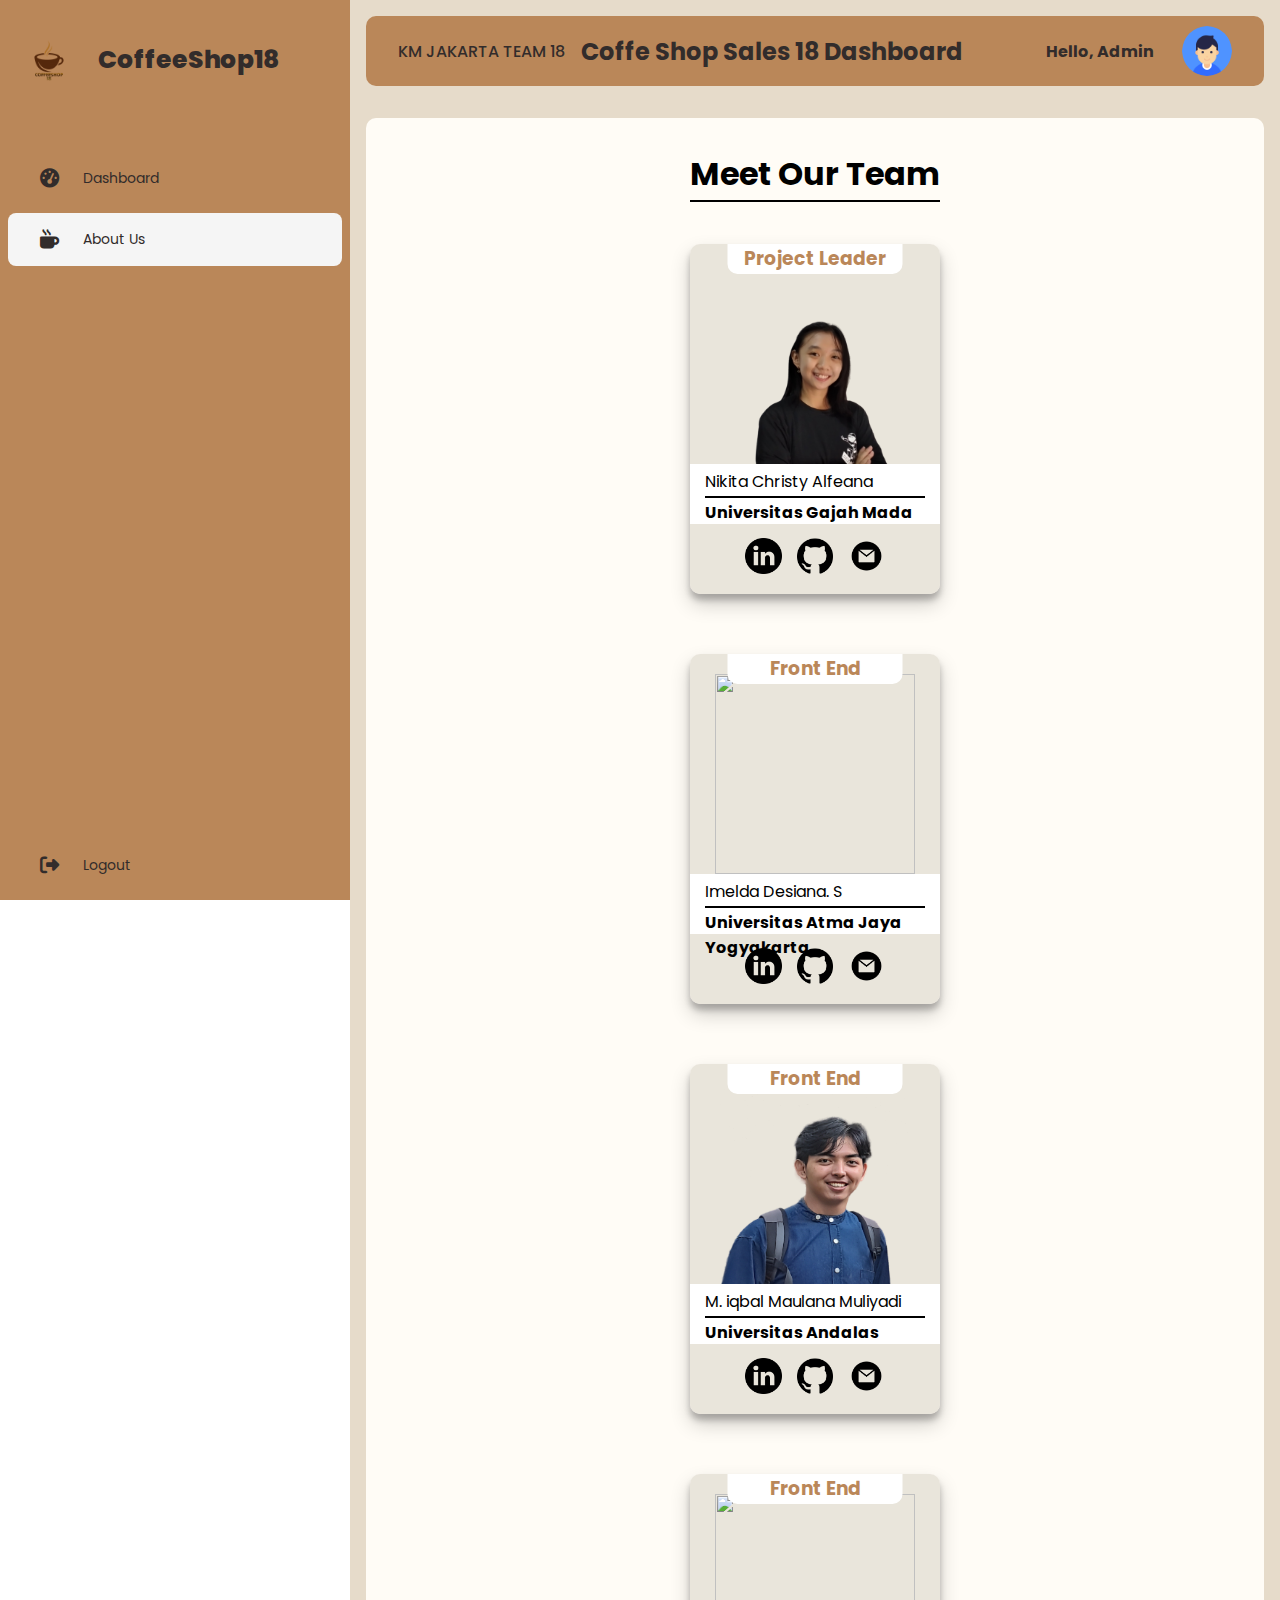
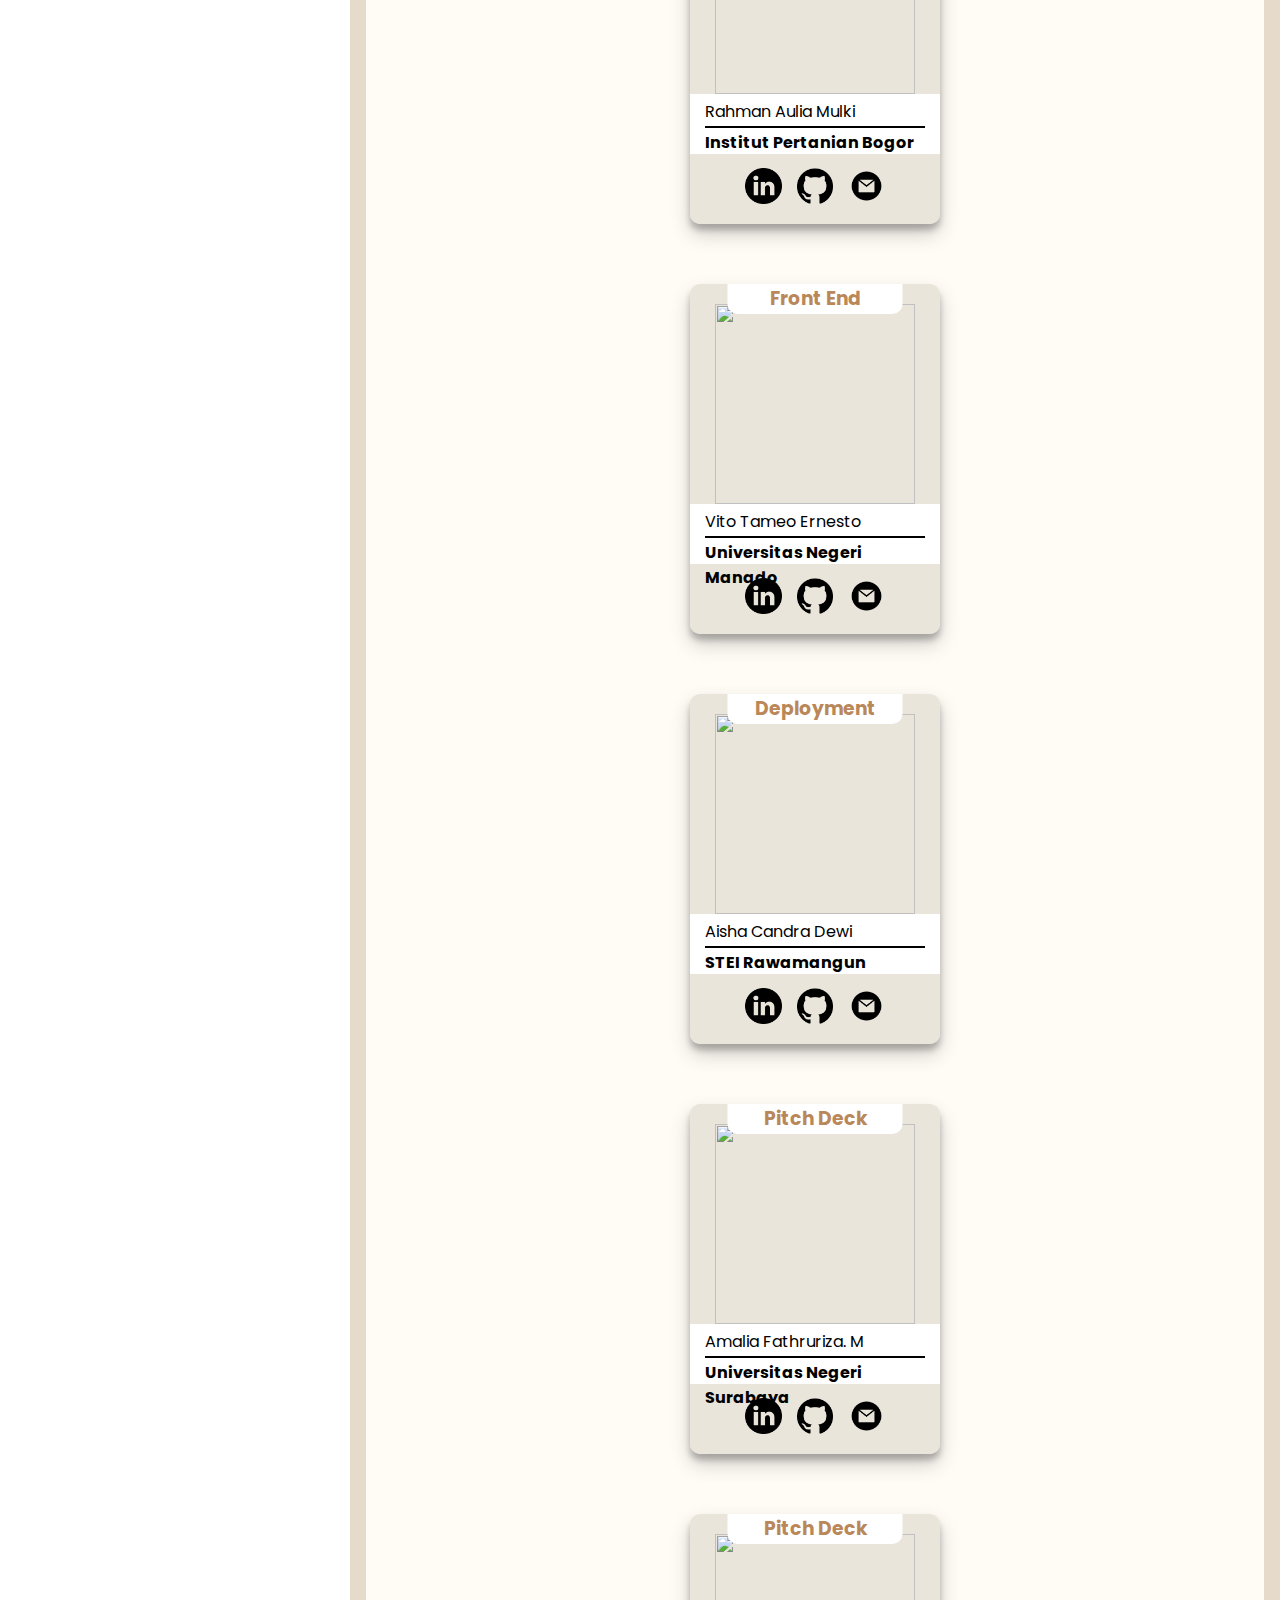
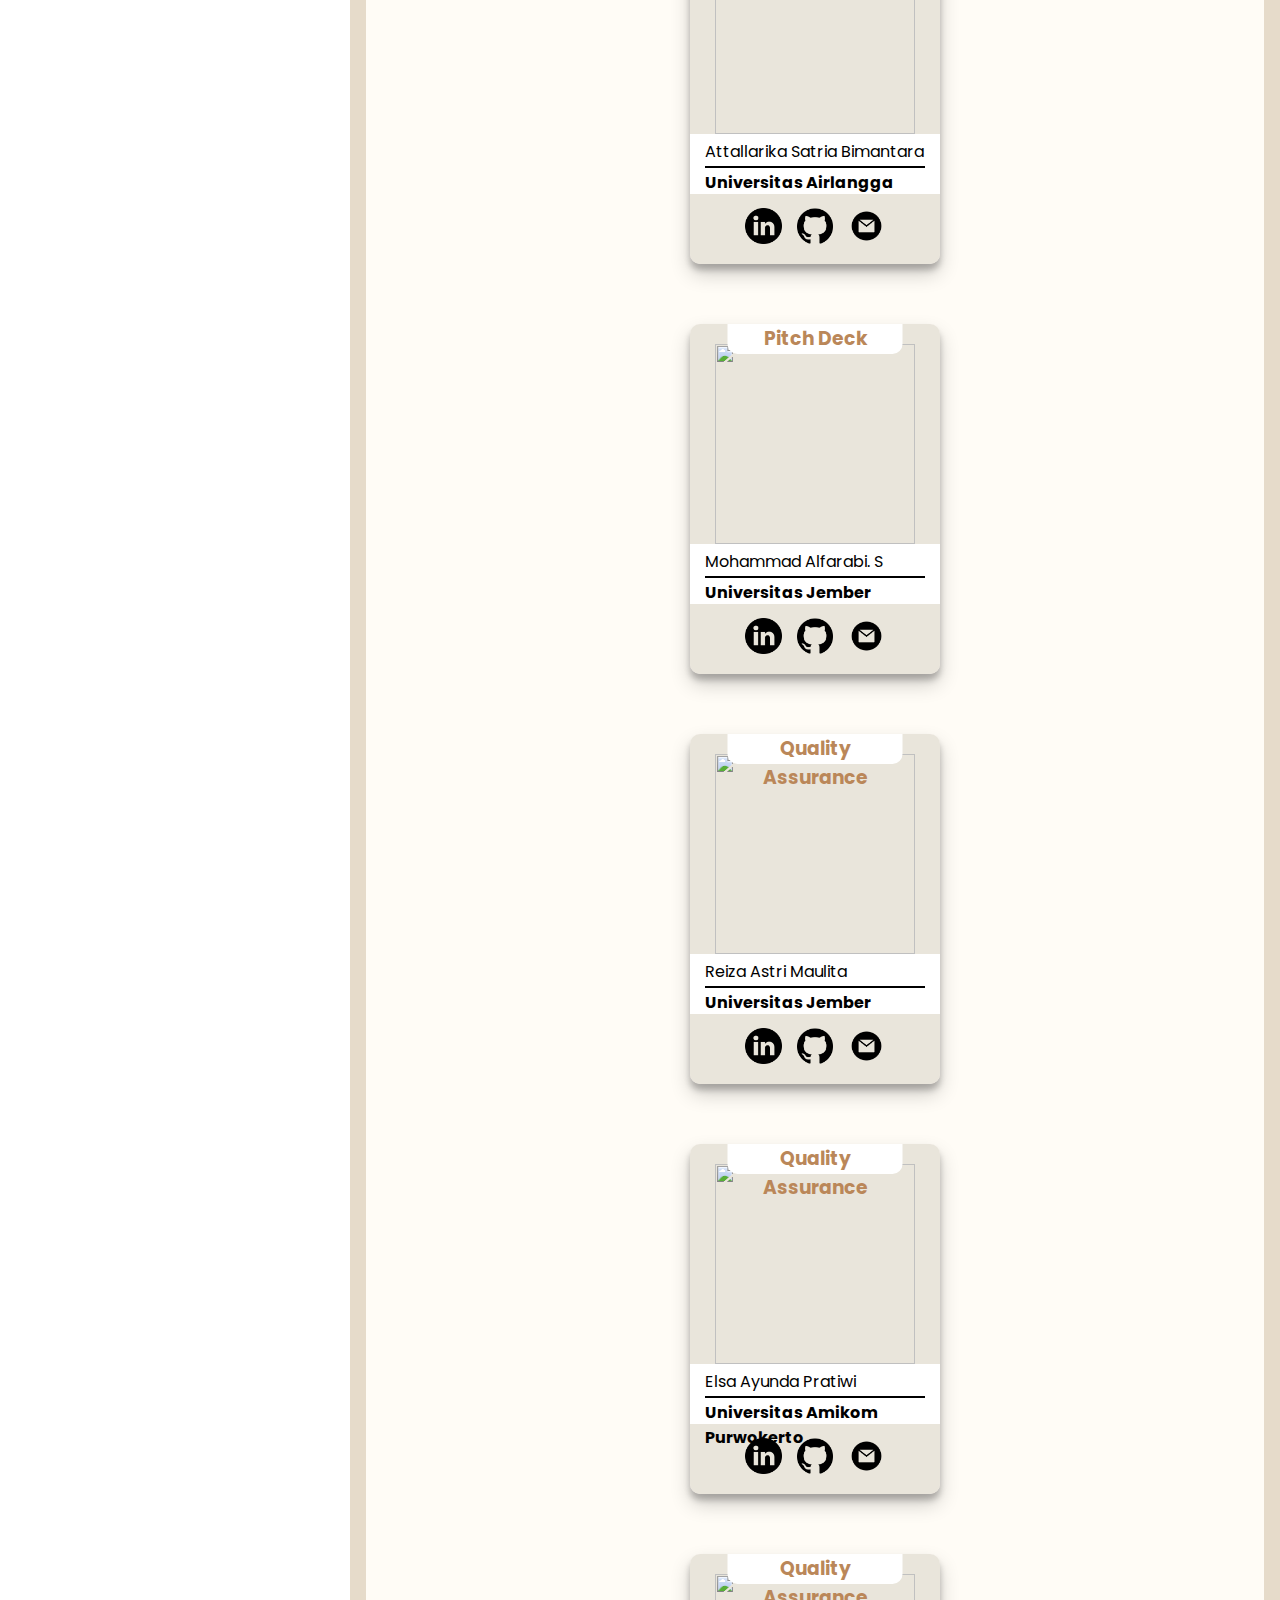
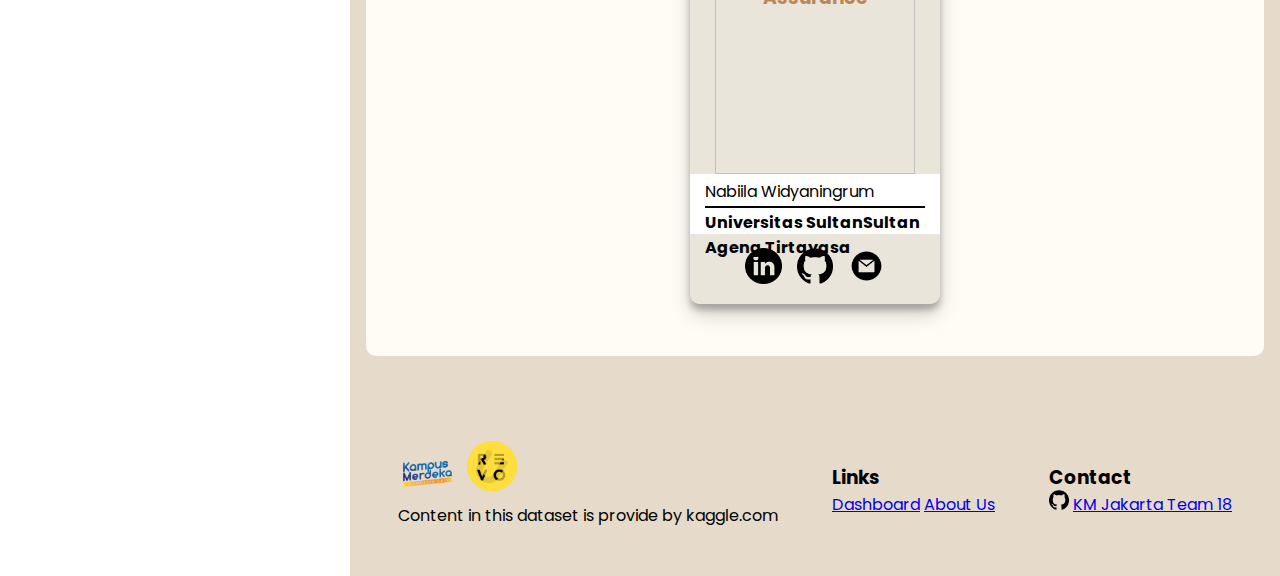
==== about-us.html @ 368f670f "dikit lagi" ====
<!DOCTYPE html>
<html lang="en">
  <head>
    <meta charset="UTF-8" />
    <meta name="viewport" content="width=device-width, initial-scale=1.0" />
    <title>Dashboard Coffe Shop Sales 18</title>
    <link rel="stylesheet" href="/assets/css/style.css" />
    <link
      rel="stylesheet"
      href="https://cdnjs.cloudflare.com/ajax/libs/font-awesome/6.4.0/css/all.min.css"
    />
    <link
      rel="stylesheet"
      href="https://cdn.datatables.net/2.0.7/css/dataTables.dataTables.css"
    />
    <link
      rel="stylesheet"
      href="https://cdn.datatables.net/2.0.7/css/responsive.dataTables.min.css"
    />
    <meta name="viewport" content="width=device-width, initial-scale=1.0" />
  </head>
  <body>
    <div class="sidebar" id="sidebar">
      <div class="logo">
        <div class="logo-content">
          <img src="assets/img/coffeeshop2.png" class="logo1" />
          <span>CoffeeShop18</span>
        </div>
      </div>
      <ul class="menu">
        <li>
          <a href="index.html">
            <i class="fas fa-tachometer-alt"></i>
            <span>Dashboard</span>
          </a>
        </li>
        <li class="active">
          <a href="about-us.html">
            <i class="fas fa-mug-hot"></i>
            <span>About Us</span>
          </a>
        </li>
        <li class="logout">
          <a href="login.html">
            <i class="fas fa-sign-out-alt"></i>
            <span>Logout</span>
          </a>
        </li>
      </ul>
    </div>

    <div class="main">
      <div class="header">
        <div class="header_title">
          <span>KM JAKARTA TEAM 18</span>
          <h2>Coffe Shop Sales 18 Dashboard</h2>
        </div>
        <div class="user">
          <div class="hello-admin">
            <h4>Hello, Admin</h4>
          </div>
          <img src="assets/img/user.png" alt="" />
        </div>
      </div>

      <!-- About-Us-card-content -->
      <div class="card_container">
        <section id="team-card">
          <div class="heading">
            <div class="name-team">
              <h1>Meet Our Team</h1>
            </div>
            <div class="line-1"></div>
          </div>
          <div class="card">
            <div class="box">
              <div class="top-card">
                <div class="role">
                  <h3>Project Leader</h3>
                </div>
              </div>
              <div class="description">
                <img src="assets/img/Nikita.png" alt=""/>
                <div class="desc-box">
                  <div class="name">Nikita Christy Alfeana</div>
                  <div class="line-2"></div>
                  <b class="university">Universitas Gajah Mada</b>
                </div>
              </div>
              <div class="socmed">
                <img src="assets/img/linkedin.png" class="linkedin-logo" alt=""/>
                <img src="assets/img/github.png" class="github-logo" alt=""/>
                <img src="assets/img/email.png" class="gmail-logo" alt=""/>
              </div>
            </div>
          </div>
          <div class="card">
            <div class="box">
              <div class="top-card">
                <div class="role">
                  <h3>Front End</h3>
                </div>
              </div>
              <div class="description">
                <img src="assets/img/imel.png" alt=""/>
                <div class="desc-box">
                  <div class="name">Imelda Desiana. S</div>
                  <div class="line-2"></div>
                  <b class="university">Universitas Atma Jaya Yogyakarta</b>
                </div>
              </div>
              <div class="socmed">
                <img src="assets/img/linkedin.png" class="linkedin-logo" alt=""/>
                <img src="assets/img/github.png" class="github-logo" alt=""/>
                <img src="assets/img/email.png" class="gmail-logo" alt=""/>
              </div>
            </div>
          </div>
          <div class="card">
            <div class="box">
              <div class="top-card">
                <div class="role">
                  <h3>Front End</h3>
                </div>
              </div>
              <div class="description">
                <img src="assets/img/iqbal.png" alt=""/>
                <div class="desc-box">
                  <div class="name">M. iqbal Maulana Muliyadi</div>
                  <div class="line-2"></div>
                  <b class="university">Universitas Andalas</b>
                </div>
              </div>
              <div class="socmed">
                <img src="assets/img/linkedin.png" class="linkedin-logo" alt=""/>
                <img src="assets/img/github.png" class="github-logo" alt=""/>
                <img src="assets/img/email.png" class="gmail-logo" alt=""/>
              </div>
            </div>
          </div>
          <div class="card">
            <div class="box">
              <div class="top-card">
                <div class="role">
                  <h3>Front End</h3>
                </div>
              </div>
              <div class="description">
                <img src="assets/img/rahman.png" alt=""/>
                <div class="desc-box">
                  <div class="name">Rahman Aulia Mulki</div>
                  <div class="line-2"></div>
                  <b class="university">Institut Pertanian Bogor</b>
                </div>
              </div>
              <div class="socmed">
                <img src="assets/img/linkedin.png" class="linkedin-logo" alt=""/>
                <img src="assets/img/github.png" class="github-logo" alt=""/>
                <img src="assets/img/email.png" class="gmail-logo" alt=""/>
              </div>
            </div>
          </div>
          <div class="card">
            <div class="box">
              <div class="top-card">
                <div class="role">
                  <h3>Front End</h3>
                </div>
              </div>
              <div class="description">
                <img src="assets/img/vito.png" alt=""/>
                <div class="desc-box">
                  <div class="name">Vito Tameo Ernesto</div>
                  <div class="line-2"></div>
                  <b class="university">Universitas Negeri Manado</b>
                </div>
              </div>
              <div class="socmed">
                <img src="assets/img/linkedin.png" class="linkedin-logo" alt=""/>
                <img src="assets/img/github.png" class="github-logo" alt=""/>
                <img src="assets/img/email.png" class="gmail-logo" alt=""/>
              </div>
            </div>
          </div>
          <div class="card">
            <div class="box">
              <div class="top-card">
                <div class="role">
                  <h3>Deployment</h3>
                </div>
              </div>
              <div class="description">
                <img src="assets/img/icha.png" alt=""/>
                <div class="desc-box">
                  <div class="name">Aisha Candra Dewi</div>
                  <div class="line-2"></div>
                  <b class="university">STEI Rawamangun</b>
                </div>
              </div>
              <div class="socmed">
                <img src="assets/img/linkedin.png" class="linkedin-logo" alt=""/>
                <img src="assets/img/github.png" class="github-logo" alt=""/>
                <img src="assets/img/email.png" class="gmail-logo" alt=""/>
              </div>
            </div>
          </div>
          <div class="card">
            <div class="box">
              <div class="top-card">
                <div class="role">
                  <h3>Pitch Deck</h3>
                </div>
              </div>
              <div class="description">
                <img src="assets/img/amalia.png" alt=""/>
                <div class="desc-box">
                  <div class="name">Amalia Fathruriza. M</div>
                  <div class="line-2"></div>
                  <b class="university">Universitas Negeri Surabaya </b>
                </div>
              </div>
              <div class="socmed">
                <img src="assets/img/linkedin.png" class="linkedin-logo" alt=""/>
                <img src="assets/img/github.png" class="github-logo" alt=""/>
                <img src="assets/img/email.png" class="gmail-logo" alt=""/>
              </div>
            </div>
          </div>
          <div class="card">
            <div class="box">
              <div class="top-card">
                <div class="role">
                  <h3>Pitch Deck</h3>
                </div>
              </div>
              <div class="description">
                <img src="assets/img/bima.png" alt=""/>
                <div class="desc-box">
                  <div class="name">Attallarika Satria Bimantara</div>
                  <div class="line-2"></div>
                  <b class="university">Universitas Airlangga</b>
                </div>
              </div>
              <div class="socmed">
                <img src="assets/img/linkedin.png" class="linkedin-logo" alt=""/>
                <img src="assets/img/github.png" class="github-logo" alt=""/>
                <img src="assets/img/email.png" class="gmail-logo" alt=""/>
              </div>
            </div>
          </div>
          <div class="card">
            <div class="box">
              <div class="top-card">
                <div class="role">
                  <h3>Pitch Deck</h3>
                </div>
              </div>
              <div class="description">
                <img src="assets/img/abi.png" alt=""/>
                <div class="desc-box">
                  <div class="name">Mohammad Alfarabi. S</div>
                  <div class="line-2"></div>
                  <b class="university">Universitas Jember</b>
                </div>
              </div>
              <div class="socmed">
                <img src="assets/img/linkedin.png" class="linkedin-logo" alt=""/>
                <img src="assets/img/github.png" class="github-logo" alt=""/>
                <img src="assets/img/email.png" class="gmail-logo" alt=""/>
              </div>
            </div>
          </div>
          <div class="card">
            <div class="box">
              <div class="top-card">
                <div class="role">
                  <h3>Quality Assurance</h3>
                </div>
              </div>
              <div class="description">
                <img src="assets/img/reiza.png" alt=""/>
                <div class="desc-box">
                  <div class="name">Reiza Astri Maulita</div>
                  <div class="line-2"></div>
                  <b class="university">Universitas Jember</b>
                </div>
              </div>
              <div class="socmed">
                <img src="assets/img/linkedin.png" class="linkedin-logo" alt=""/>
                <img src="assets/img/github.png" class="github-logo" alt=""/>
                <img src="assets/img/email.png" class="gmail-logo" alt=""/>
              </div>
            </div>
          </div>
          <div class="card">
            <div class="box">
              <div class="top-card">
                <div class="role">
                  <h3>Quality Assurance</h3>
                </div>
              </div>
              <div class="description">
                <img src="assets/img/elsa.png" alt=""/>
                <div class="desc-box">
                  <div class="name">Elsa Ayunda Pratiwi</div>
                  <div class="line-2"></div>
                  <b class="university">Universitas Amikom Purwokerto</b>
                </div>
              </div>
              <div class="socmed">
                <img src="assets/img/linkedin.png" class="linkedin-logo" alt=""/>
                <img src="assets/img/github.png" class="github-logo" alt=""/>
                <img src="assets/img/email.png" class="gmail-logo" alt=""/>
              </div>
            </div>
          </div>
          <div class="card">
            <div class="box">
              <div class="top-card">
                <div class="role">
                  <h3>Quality Assurance</h3>
                </div>
              </div>
              <div class="description">
                <img src="assets/img/widy.png" alt=""/>
                <div class="desc-box">
                  <div class="name">Nabiila Widyaningrum</div>
                  <div class="line-2"></div>
                  <b class="university">Universitas SultanSultan Ageng Tirtayasa</b>
                </div>
              </div>
              <div class="socmed">
                <img src="assets/img/linkedin.png" class="linkedin-logo" alt=""/>
                <img src="assets/img/github.png" class="github-logo" alt=""/>
                <img src="assets/img/email.png" class="gmail-logo" alt=""/>
              </div>
            </div>
          </div>
        </section>
      </div>

      <!-- Footer -->
      <footer>
        <div class="footer_container">
          <div class="footer_content">
            <div class="company" id="company">
              <img
                class="logo"
                src="assets/img/km-logo.png"
                alt="logo kampus merdeka"
              />
              <img
                class="logo"
                src="assets/img/revou-logo.png"
                alt="logo revou"
              />
              <p>Content in this dataset is provide by kaggle.com</p>
            </div>
            <div class="footer_link" id="footer_link">
              <h3>Links</h3>
              <div class="links">
                <a href="index.html">Dashboard</a>
                <a href="about-us.html">About Us</a>
              </div>
            </div>
            <div class="col" id="contact">
              <h3>Contact</h3>
              <div class="contact-details">
                <img
                  class="logo"
                  src="assets/img/github.png"
                  alt="logo github"
                />
                <a
                  target="_blank"
                  href="https://github.com/Kampus-Merdeka-Software-Engineering/km-feb24-jakarta-18/"
                  >KM Jakarta Team 18</a
                >
              </div>
            </div>
          </div>
        </div>
      </footer>
    </div>
  </body>
</html>
---- assets/css/style.css ----
@import url('https://fonts.googleapis.com/css2?family=Poppins:wght@100;200;300;400;500;600;700;800;900&display=swap');

* {
    margin: 0;
    padding: 0;
    border: none;
    outline: none;
    box-sizing: border-box;
    font-family: 'Poppins', Helvetica, sans-serif;
}

body {
    display: flex;
    min-height: 100vh;
    /* overflow-x: hidden; */
}

/* Sidebar styles */
.sidebar {
    position: fixed;
    top: 0;
    left: 0;
    bottom: 0;
    width: 110px;
    /* height: 100vh; */
    padding: 1.7rem 0;
    background: rgb(186, 135, 89);
    overflow: hidden;
    transition: width 0.5s;
    z-index: 1000;
}
.sidebar:hover {
    width: 350px;
    transition: width 0.5s linear;
}
.logo {
    list-style: none;
    padding: 0;
    margin-top: -1rem;
}
.logo-content {
    padding: 1rem;
    margin: 8px 8px;
    border-radius: 8px;
    transition: all 0.5s ease-in-out;
    color: rgb(50, 44, 43);
    font-size: 25px;
    font-weight: 800;
    text-decoration: none;
    text-align: center;
    display: flex;
    align-items: center;
    gap: 1.5rem;
}

.logo1{
    max-width: 50px;

}
.logo-content span{
    opacity: 0;
    transition: opacity 0.5s;
}
.sidebar:hover .logo span {
    opacity: 1;
}
.menu {
    list-style: none;
    padding: 0;
    margin-top: 3.2rem;
}
.menu li {
    padding: 1rem 2rem;
    margin: 8px 8px;
    border-radius: 8px;
    transition: all 0.5s ease-in-out;
}
.menu li:hover,
.logout li:hover,
.menu li.active {
    background-color: whitesmoke;
}
.menu a {
    color: rgb(50, 44, 43);
    font-size: 14px;
    text-decoration: none;
    display: flex;
    align-items: center;
    gap: 1.5rem;
}
.menu a span {
    opacity: 0;
    transition: opacity 0.5s;
}
.sidebar:hover .menu a span {
    opacity: 1;
}
.menu a i {
    font-size: 1.2rem;
}
.logout {
    position: absolute;
    bottom: 0;
    left: 0;
    width: 100%;
    padding: 1rem 2rem;
}
.logout a {
    display: flex;
    align-items: center;
    gap: 1.5rem;
}
.logout a span {
    opacity: 0;
    transition: opacity 0.5s;
}

.sidebar:hover .logout a span {
    opacity: 1;
}

/* Main content styles */
.main {
    margin-left: 110px;
    padding: 1rem;
    width: calc(100% - 110px);
    background-color: rgb(230, 219, 202);
    transition: margin-left 0.5s, width 0.5s;
}
.sidebar:hover ~ .main {
    margin-left: 350px;
    width: calc(100% - 350px);
}
.header {
    display: flex;
    justify-content: space-between;
    align-items: center;
    flex-wrap: wrap;
    background: rgb(186, 135, 89);
    border-radius: 10px;
    box-shadow: 10px gray;
    padding: 10px 2rem;
    /* margin-bottom: 1rem; */
}
.header img {
    width: 50px;
    height: 50px;
    cursor: pointer;
    border-radius: 50%;
}
.header_title {
    color: rgb(50, 44, 43);
    font-weight:500;
    display: flex;
    align-items: center;
    gap: 1rem;
}

.km-logo{
    border-radius: 0;
}
.user {
    display: flex;
    align-items: center;
    gap: 1rem;
}
.hello-admin {
    color: rgb(50, 44, 43);
    display: flex;
    align-items: center;
    gap: 10px;
    padding: 4px 12px;
}
.filter-container {
    border-radius: 10px;
    background-color: rgb(230, 219, 202);
    display: flex;
    align-items: center;
    padding: 0 0 1.2rem 1.2rem;
    gap: 2rem;
    margin-left: 27px;
}
.filter-dropdown {
    padding: 1.2rem;
    width: 290px;
    height: 80px;
    display: flex;
    flex-direction: column;
    justify-content: space-between;
}

.filter-dropdown label {
    color: #322c2b;
    font-size: 14px;
    margin-bottom: 5px;
}

.filter-dropdown select {
    padding: 10px;
    font-size: 14px;
    color: #322c2b;
    background-color: white;
    border: 1px solid #623f20;
    border-radius: 5px;
    outline: none;
}

.filter-dropdown option {
    color:#322c2b;
    background-color: white;
}

/* Dropdown hover and focus effects */
.filter-dropdown select:hover {
    border-color:  #fc7f7f; 
}

.filter-dropdown select:focus {
    border-color:#ffa1a1; 
    box-shadow: 0 0 5px #ffa1a1; 
}

.scorecard_container {
    background-color: rgb(255, 252, 246);
    padding: 2rem;
    border-radius: 10px;
    margin-top: 2rem;
    height: 500px;
}
.scorecard_content {
    display: flex;
    flex-wrap: wrap;
    align-items: center;
    justify-content: center;
    gap: 2rem;
}
.scorecard_title {
    color: rgb(50, 44, 43);
    padding-bottom: 10px;
    font-size: 20px;
}
.scorecard {
    background-color: rgb(230, 219, 202);
    border-radius: 10px;
    padding: 1.2rem;
    width: 290px;
    height: 110px;
    display: flex;
    flex-direction: column;
    justify-content: space-between;
    transition: all 0.5s ease-in-out;
}
.scorecard:hover {
    transform: translateY(-5px);
}
.scorecard_header {
    display: flex;
    justify-content: space-between;
    align-items: center;
    margin-bottom: 20px;
}
.amount {
    display: flex;
    flex-direction: column;
}
.title {
    font-size: 14px;
    font-weight: 500;
}
.amount_value {
    font-size: 28px;
    font-family: Arial, Helvetica, sans-serif;
    font-weight: 600;
}
.icon {
    color: #f7f7f7;
    padding: 1rem;
    height: 60px;
    width: 60px;
    text-align: center;
    border-radius: 50%;
    font-size: 1.5rem;
    background: rgb(186, 135, 89);
}
.scorecard_detail {
    color: green;
    font-family: Arial, Helvetica, sans-serif;
    letter-spacing: 2px;
}
.chart_container {
    background-color: rgb(255, 252, 246);
    margin-top: 1rem;
    border-radius: 10px;
    padding: 2rem;
    display: flex;
    justify-content: space-between;
    flex-wrap: wrap;
}
.chart_content {
    width: 100%;
    max-width: 30%;
    margin-bottom: 1rem;
}
.chart_content1 {
    width: 100%;
    max-width: 50%;
    margin-bottom: 1rem;
}
.chart_content_table {
    width: 100%;
    /* height: 100%; */
    flex-grow: 1;
}
#doughnut {
    width: 100%;
    height: 100px;
}
.main_title_table {
    display: flex;
    justify-content: left;
}
#myTable {
    border-collapse: collapse;
    margin: 25px 0;
    font-size: 0.9em;
    min-width: 400px;
    border-radius: 5px 5px 0 0;
    overflow: hidden;
    box-shadow: 0 0 20px rgba(0, 0, 0, 0.15);
    max-width: 100%;
}
#myTable thead tr {
    background-color: rgb(186, 135, 89);
    color: #ffffff;
    text-align: left;
    font-weight: bold;
}
#myTable th,
#myTable td {
    padding: 12px 15px;
}
#myTable tbody tr {
    border-bottom: 1px solid #dddddd;
}
#myTable tbody tr:nth-of-type(even) {
    background-color: #f3f3f3;
}
#myTable tbody tr:last-of-type {
    border-bottom: 2px solid rgb(186, 135, 89);
}
#myTable tbody tr.active-row {
    font-weight: bold;
    color: rgb(186, 135, 89);
}

/* about us card */
.card_container {
    background-color: rgb(255, 252, 246);
    padding: 2rem;
    border-radius: 10px;
    margin-top: 2rem;
}

/*.team-container{
    width: 100%;
    cursor: pointer;
    padding: 10px;
}*/

#team-card{
    width: 100%;
    min-height: 100vh;
    display: flex;
    justify-content: center;
    align-items: center;
    flex-direction: column;
    gap: 20px;
}

.line-1{
    border: 1.8px solid;
    border-color: var(--coklat);
    width:100%;
    margin-top:2px;
    margin-bottom:2px;
}

.card{
    display: flex;
    justify-content: center;
    /* align-items: center; */
    flex-wrap: wrap;
    /* border: 2px solid (--coklat); */
    gap: 0;
}

.box{
    width: 250px;
    height: 350px;
    background-color: rgba(227, 222, 212, 0.8);
    /*background-pacity: 30%;*/
    display: flex;
    flex-direction: column;
    align-items: center;
    justify-content: space-between;
    padding: 20px;
    border-radius: 10px;
   /* border-color: solid white;
    border-width: thick;*;*/
    margin: 20px;
    position: relative;
    /*box-shadow: 0px 15px 50px rgba(100, 100, 111, 0.5);*/
    box-shadow: rgba(0, 0, 0, 0.19) 0px 10px 20px, rgba(0, 0, 0, 0.23) 0px 6px 6px;
}

.box:hover{
    transform: scale(1.01);
    transition: all ease 0.1s;
}

.top-card{
    width: 70%;
    height: 30px;
    position: absolute;
    justify-content: center;
    align-items: center;
    left: 50%;
    top:0;
    transform: translate(-50%);
    background-color: white;
    border-radius: 0 0 10px 10px;
}

.role{
    text-align: center;
    color:  rgb(186, 135, 89);
}

.description{
    display: flex;
    justify-content: center;
    align-items: center;
    flex-direction: column;
}
.desc-box{
    width: 250px;
    height: 60px;
    background-color: white;
    padding: 5px 15px 10px 15px;
    text-align: left;
}

.university .name{
    font-size: 0.9em;
}
.description img{
    width: 200px;
    height: 200px;
    /*border-radius: 50%;*/
    margin: 0px;
    overflow: hidden;
    object-fit: cover;
    object-position: center;
    /*box-shadow: 0px 7px 29px 0px rgba(100, 100, 111, 0.6);*/
}

/*.description .university{
    align-items: left;
}*/

.line-2{
    border: 1.5px solid;
    border-color: var(--coklat);
    width: 100%;
    margin-top:2px;
    margin-bottom:2px;
    align-content: center;
}

.socmed{
    width: 15%;
    height: 15%;
    display: flex;
    justify-content: center;
    padding-top: 10px;
    line-height: 45px;
    gap: 15px;
}

/*Footer*/
.footer {
    display: flex;
    justify-content: space-between;
    align-items: center;
    flex-wrap: wrap;
    background: rgb(186, 135, 89);
    border-radius: 10px;
    box-shadow: 10px gray;
    padding: 10px 2rem;
    margin-bottom: 1rem;
}

.footer_container{
    margin-top:4rem;
    padding: 2rem;
}

.footer_content{
    display: flex;
    justify-content: space-between;
    align-items: center;
    flex-wrap: wrap;

}

.company .logo{
    width: 60px;
    padding: 5px;
}

.contact-details .logo{
    width: 20px;
}




/* Responsive styles */
@media (max-width: 1200px) {
    .scorecard, .chart_content, .chart_content1 {
        width: 100%;
        max-width: 100%;
    }
    .main_title_table, #myTable {
        max-width: 100%;
    }
    /* .main {
        margin-left: 80px;
        width: calc(100% - 80px);
        transition: margin-left 0.5s, width 0.5s;
    }
    .sidebar:hover ~ .main {
        margin-left: 250px;
        width: calc(100% - 250px);
    } */
}

@media (max-width: 768px) {
    .header, .header_title {
        flex-direction: column;
        align-items: flex-start;
    }
    
    .scorecard, .chart_content, .chart_content1 {
        width: 100%;
        max-width: 100%;
    }
    .search_box {
        width: 100%;
    }
    .sidebar {
        max-width: 100px;
        /* height: 100vh; */
        position: fixed;
        bottom: 0;
        left: 0;
        right: 0;
        transition: height 0.5s linear;
        margin-right: 30px;
    }
    .sidebar:hover {
        /* height: 100vh; */
        max-width: 300px;
        transition: height 0.5s linear;
    }
    .sidebar:hover ~ .main {
        /* height: 100vh; */
        margin-left: 300px;
        width: calc(100% - 250px);
    } 
    .main {
        margin-left: 100px;
        padding: 1rem 0.5rem;
        transition: margin-left 0.5s, width 0.5s;
    }
    .header {
        padding: 10px 1rem;
    }
    .chart_container {
        flex-direction: column;
        align-items: center;
    }
    #myTable {
        display: block;
        max-width: 100%;
        overflow-x: auto;
    }
}

@media (max-width: 576px) {
    .header {
        flex-direction: column;
        align-items: flex-start;
    }
    .scorecard, .chart_content, .chart_content1 {
        width: 100%;
        max-width: 100%;
    }
    .search_box {
        width: 100%;
    }
    .sidebar {
        max-width: 80px;
        /* margin-left: -3px; */
        height: auto;
        position: fixed;
        bottom: 0;
        left: 0;
        right: 0;
        transition: height 0.5s linear;
    }
    .sidebar:hover {
        /* height: 100vh; */
        max-width:250px;
        transition: height 0.5s linear;
    }
    .sidebar:hover ~ .main {
        /* height: 100vh; */
        margin-left: 250px;
        width: calc(100% - 250px);
    } 
    .main {
        margin-left: 80px;
        width: 100%;
        padding: 1rem 0.5rem;
        transition: margin-left 0.5s, width 0.5s;
    }
    .header {
        padding: 10px 1rem;
    }
    .chart_container, .chart_container1 {
        flex-direction: column;
        align-items: center;
    }
    #myTable {
        display: block;
        max-width: 100%;
        overflow-x: auto;
    }

    .logo-content{
        flex-direction: column;
        align-items: center;
    }
}
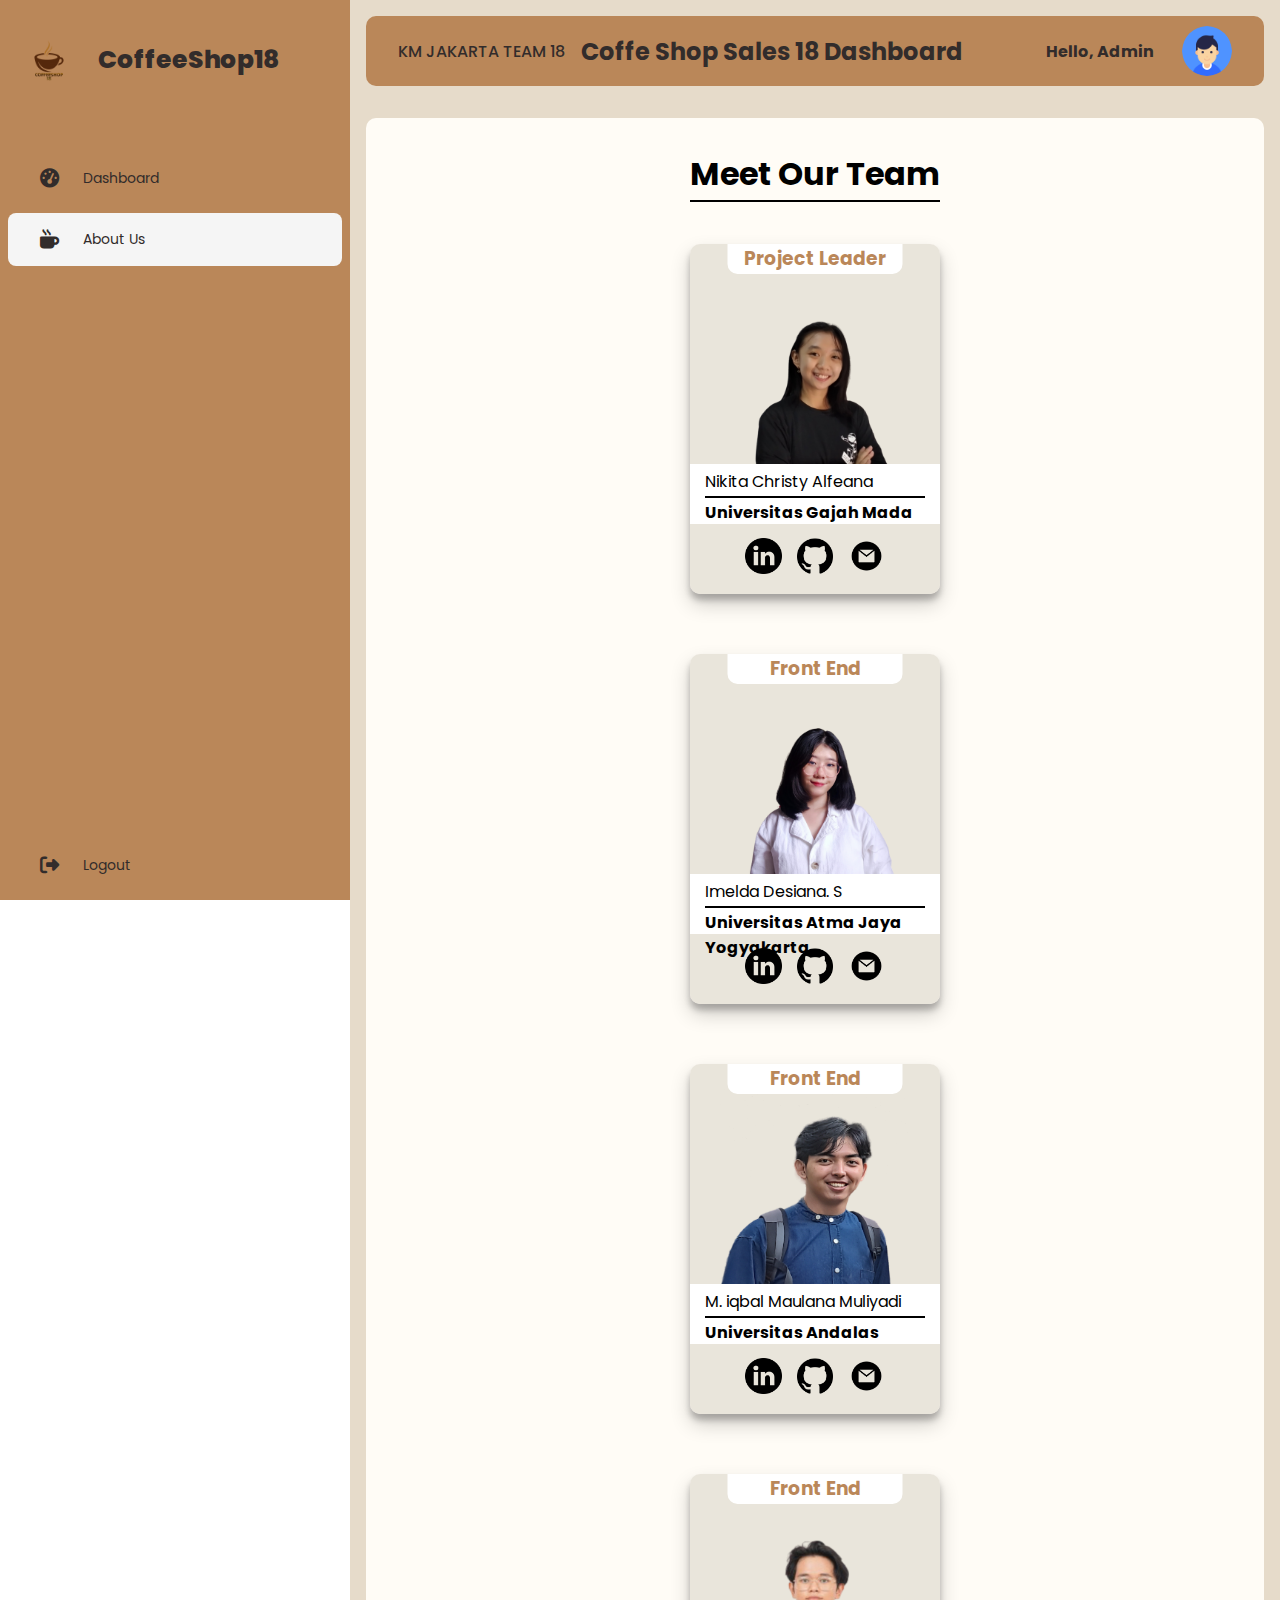
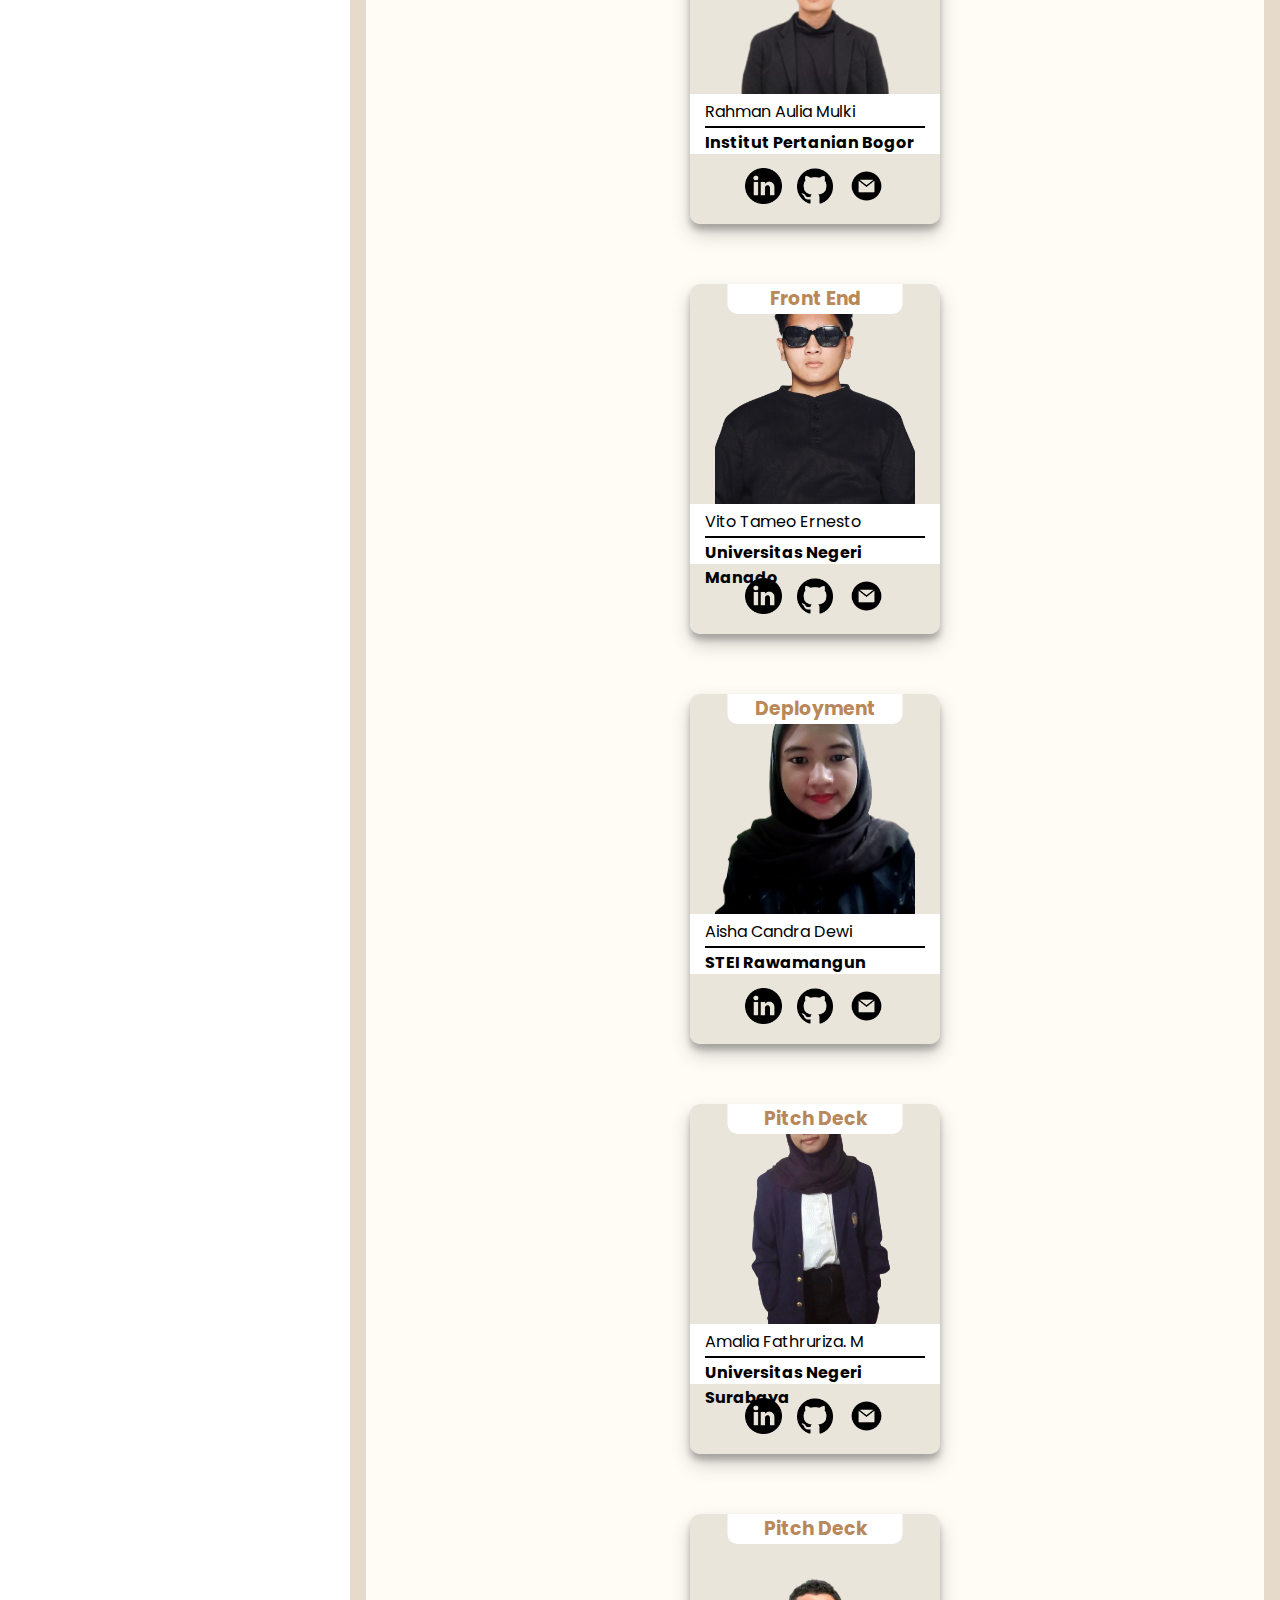
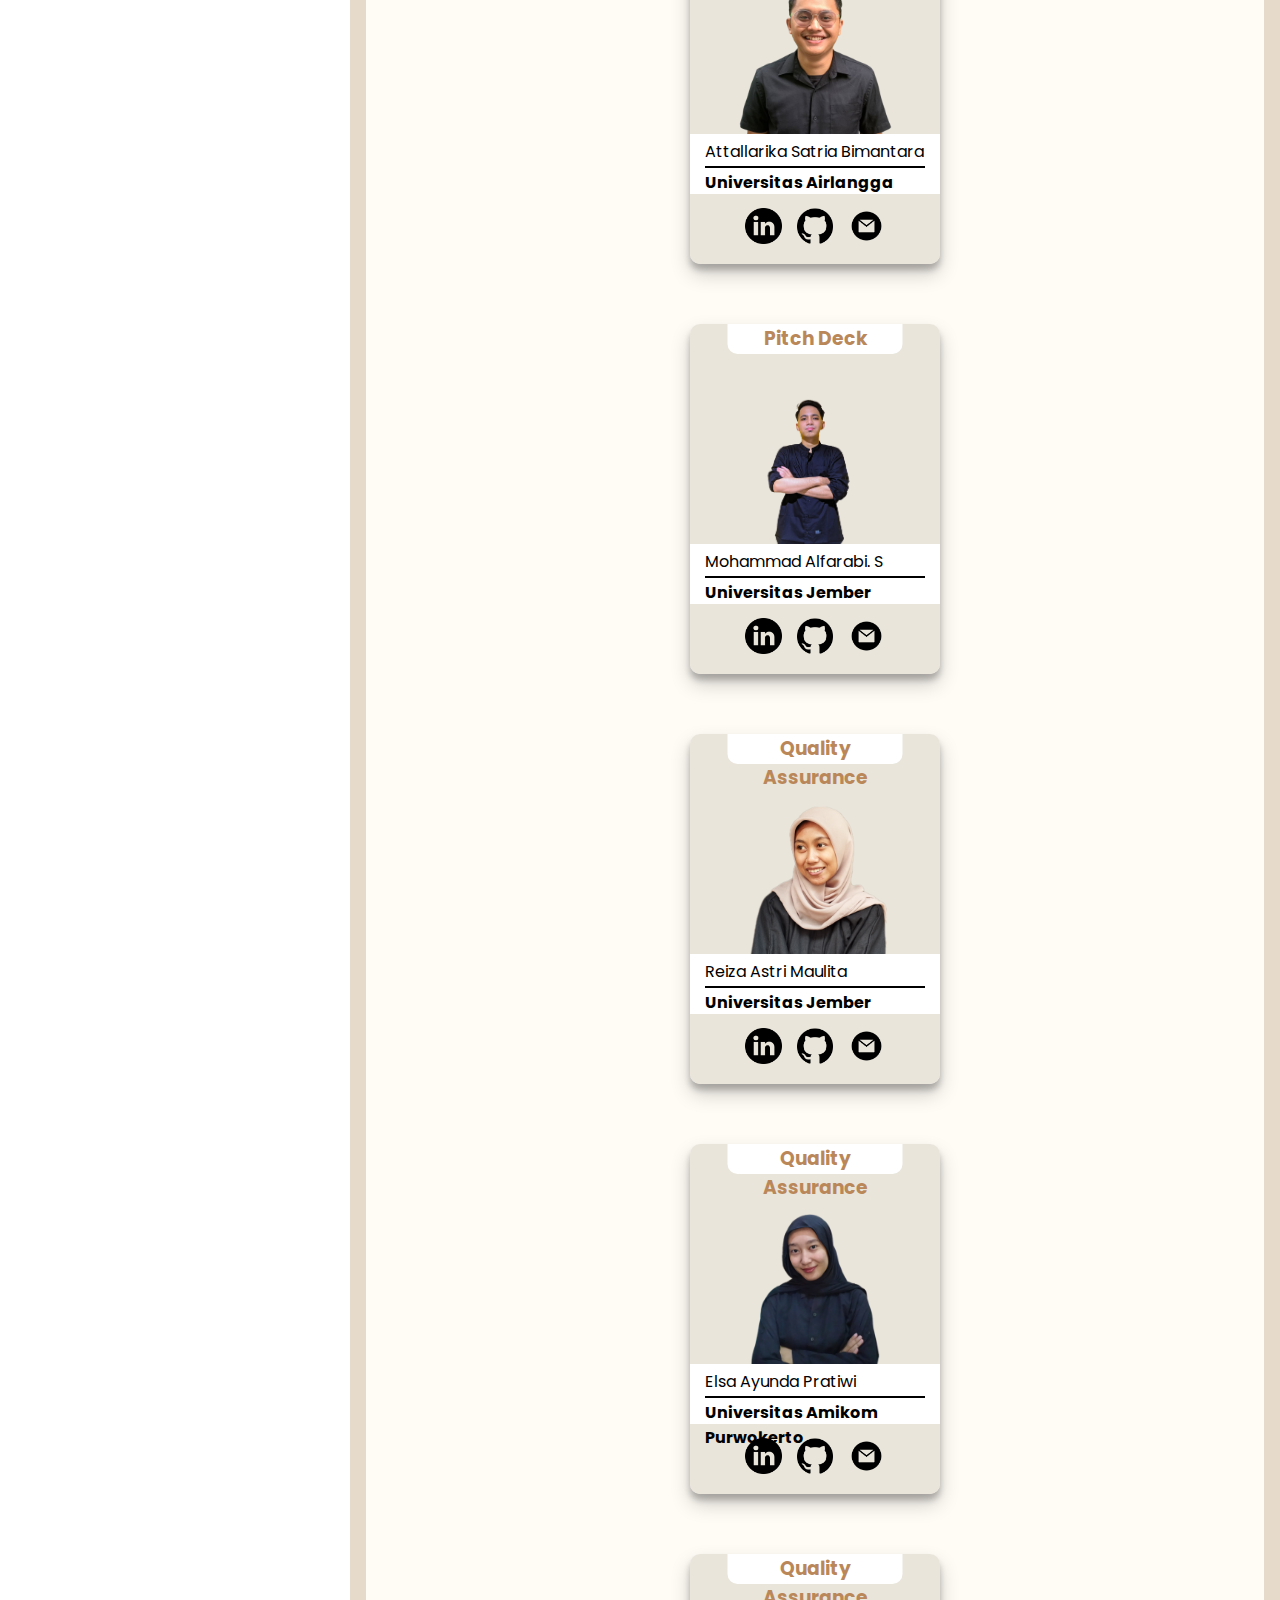
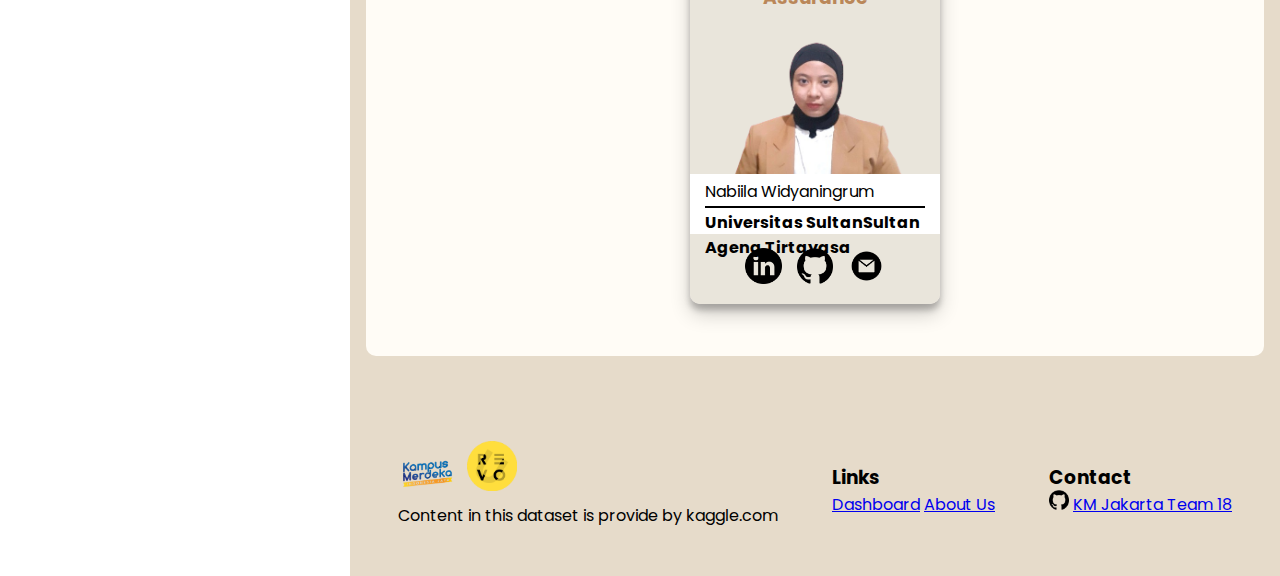
==== commit 95ea507c: "tinggal resize foto sama font size" ====
--- a/about-us.html
+++ b/about-us.html
@@ -102,7 +102,7 @@
                 </div>
               </div>
               <div class="description">
-                <img src="assets/img/imel.png" alt=""/>
+                <img src="assets/img/Imel.png" alt=""/>
                 <div class="desc-box">
                   <div class="name">Imelda Desiana. S</div>
                   <div class="line-2"></div>
@@ -146,7 +146,7 @@
                 </div>
               </div>
               <div class="description">
-                <img src="assets/img/rahman.png" alt=""/>
+                <img src="assets/img/Rahman.png" alt=""/>
                 <div class="desc-box">
                   <div class="name">Rahman Aulia Mulki</div>
                   <div class="line-2"></div>
@@ -168,7 +168,7 @@
                 </div>
               </div>
               <div class="description">
-                <img src="assets/img/vito.png" alt=""/>
+                <img src="assets/img/Vito.png" alt=""/>
                 <div class="desc-box">
                   <div class="name">Vito Tameo Ernesto</div>
                   <div class="line-2"></div>
@@ -234,7 +234,7 @@
                 </div>
               </div>
               <div class="description">
-                <img src="assets/img/bima.png" alt=""/>
+                <img src="assets/img/Bima.png" alt=""/>
                 <div class="desc-box">
                   <div class="name">Attallarika Satria Bimantara</div>
                   <div class="line-2"></div>
@@ -256,7 +256,7 @@
                 </div>
               </div>
               <div class="description">
-                <img src="assets/img/abi.png" alt=""/>
+                <img src="assets/img/Abi.png" alt=""/>
                 <div class="desc-box">
                   <div class="name">Mohammad Alfarabi. S</div>
                   <div class="line-2"></div>
@@ -278,7 +278,7 @@
                 </div>
               </div>
               <div class="description">
-                <img src="assets/img/reiza.png" alt=""/>
+                <img src="assets/img/Reiza.png" alt=""/>
                 <div class="desc-box">
                   <div class="name">Reiza Astri Maulita</div>
                   <div class="line-2"></div>
@@ -300,7 +300,7 @@
                 </div>
               </div>
               <div class="description">
-                <img src="assets/img/elsa.png" alt=""/>
+                <img src="assets/img/Elsa.png" alt=""/>
                 <div class="desc-box">
                   <div class="name">Elsa Ayunda Pratiwi</div>
                   <div class="line-2"></div>
@@ -322,7 +322,7 @@
                 </div>
               </div>
               <div class="description">
-                <img src="assets/img/widy.png" alt=""/>
+                <img src="assets/img/widya.png" alt=""/>
                 <div class="desc-box">
                   <div class="name">Nabiila Widyaningrum</div>
                   <div class="line-2"></div>
--- a/assets/css/style.css
+++ b/assets/css/style.css
@@ -653,3 +653,9 @@
         align-items: center;
     }
 }
+
+@media(max-width:612px){
+    .box{
+        flex-grow: 0.7;
+    }
+}
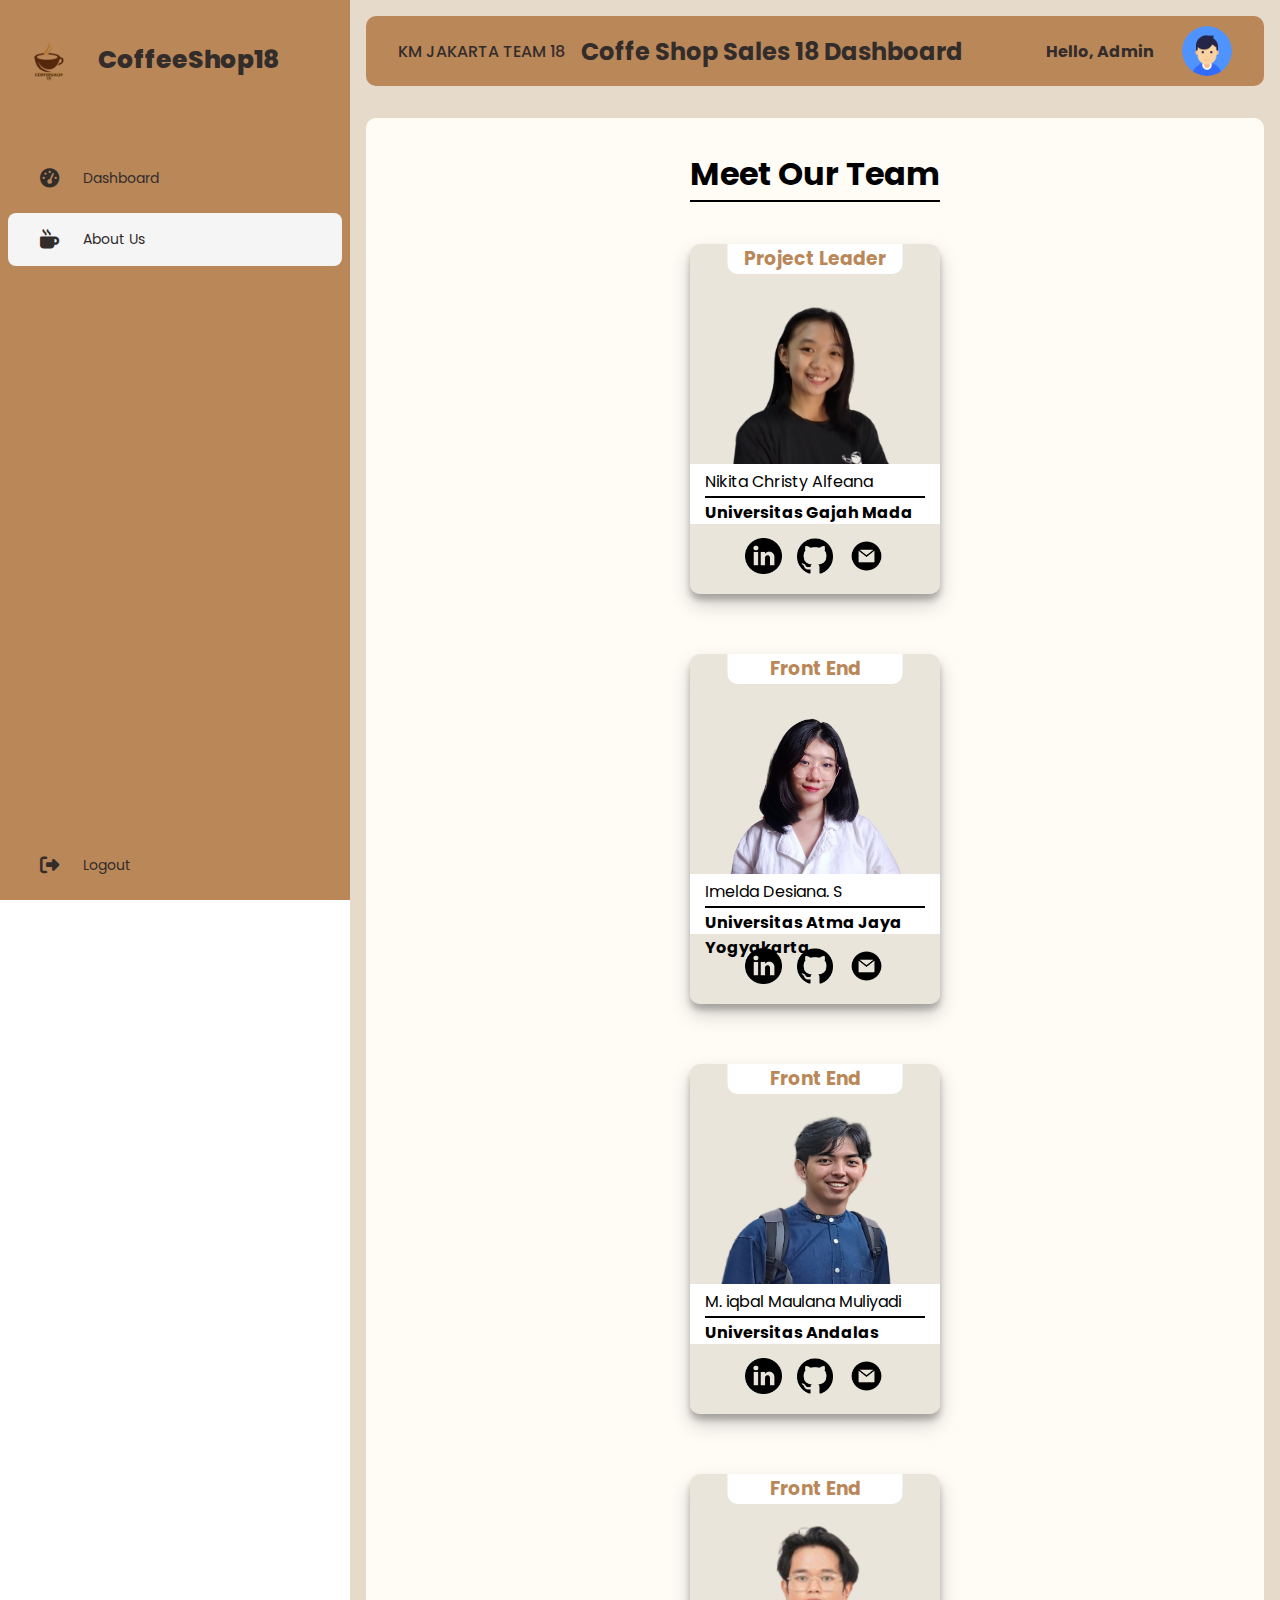
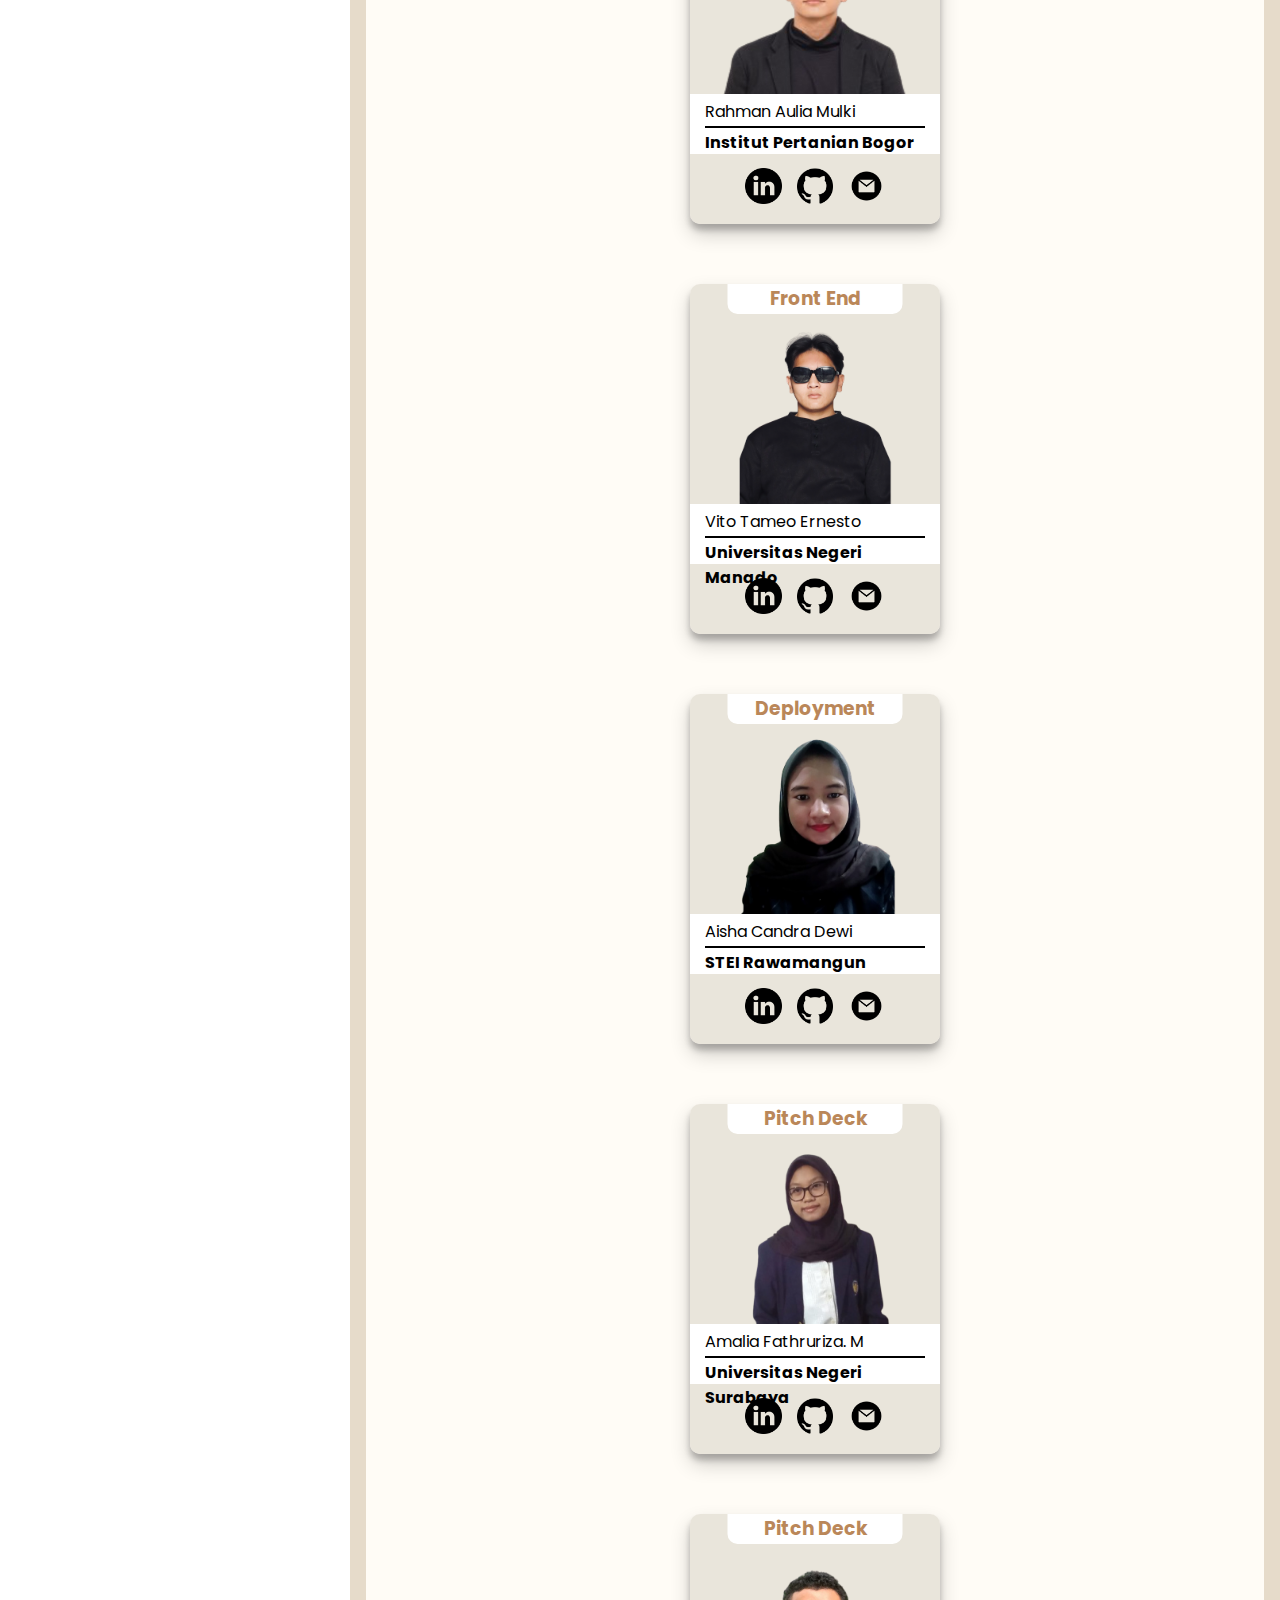
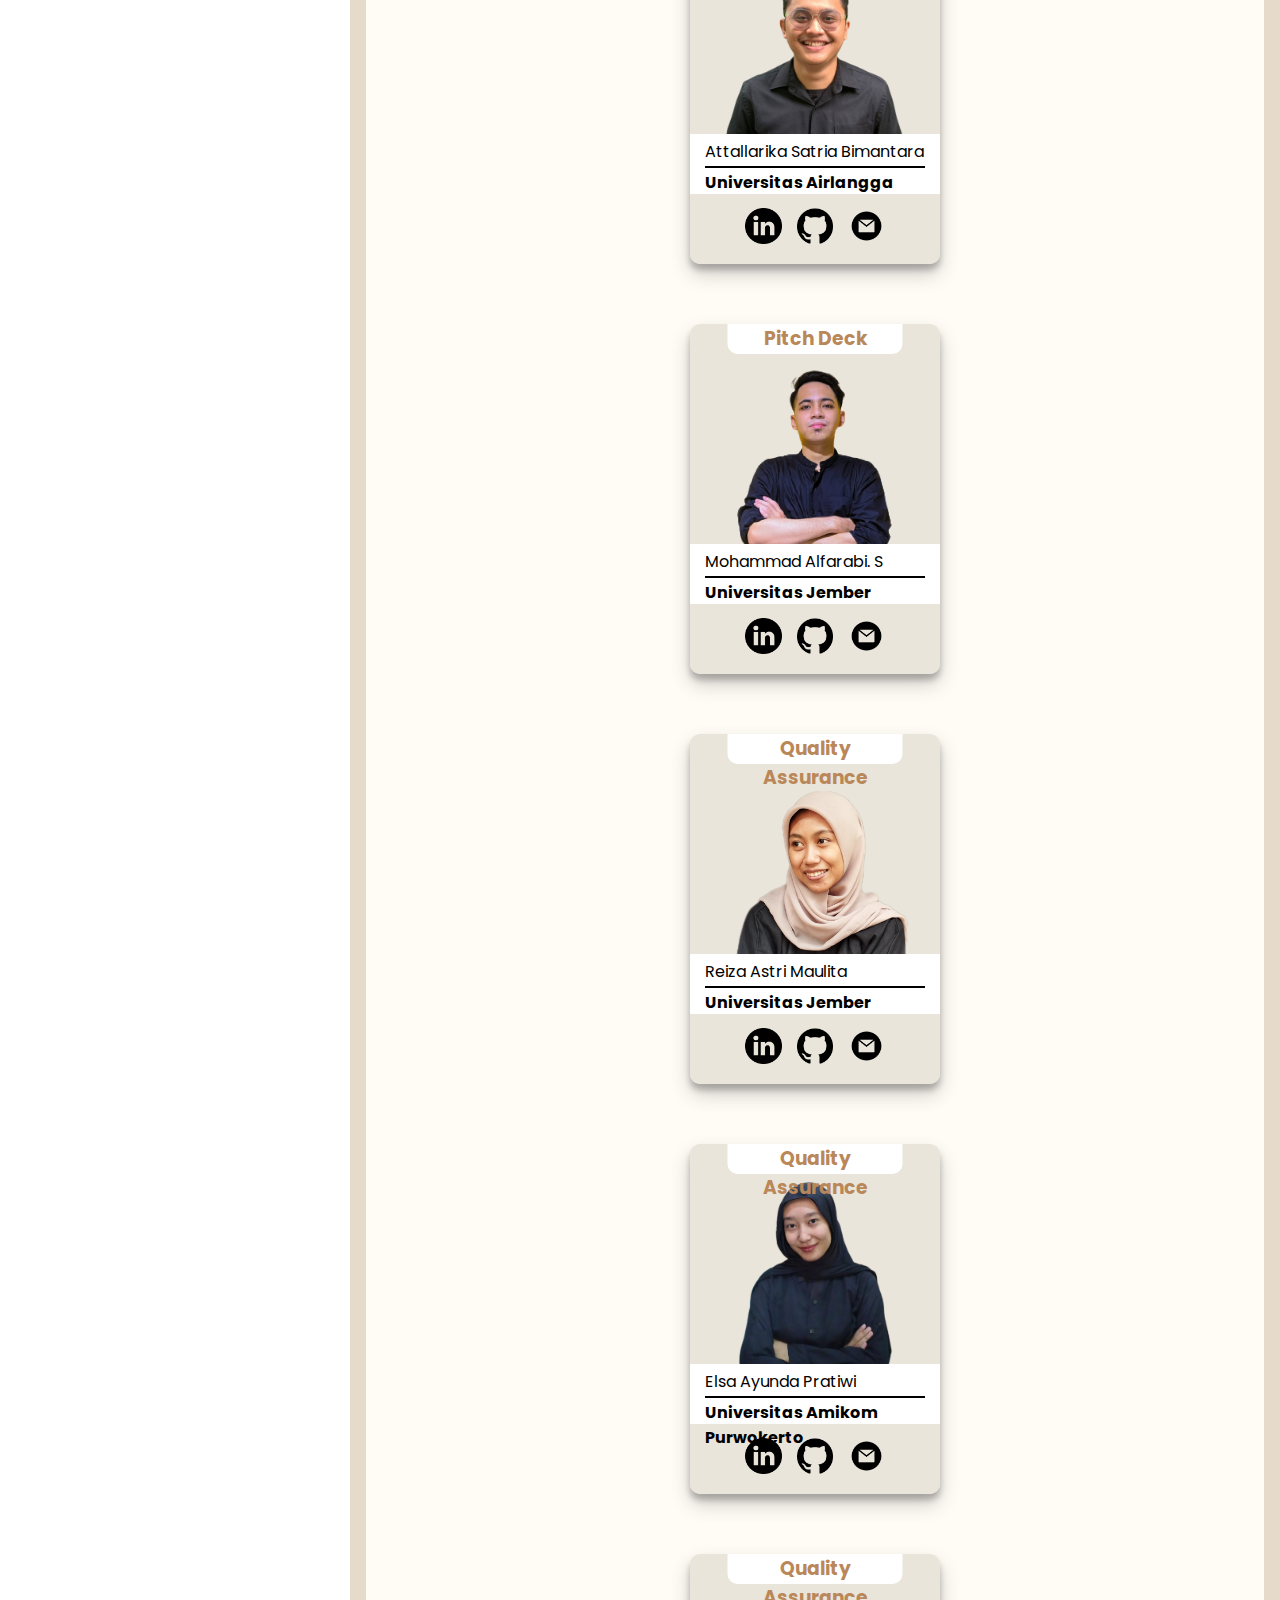
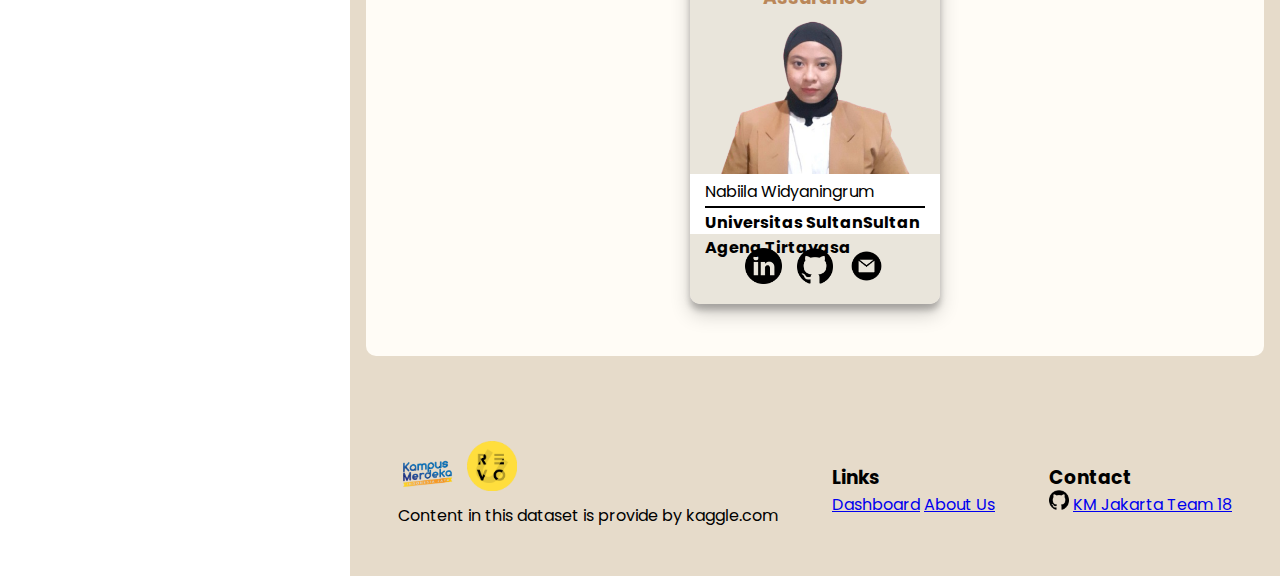
==== commit cbfb97c6: "profile fix" ====
--- a/about-us.html
+++ b/about-us.html
@@ -80,7 +80,7 @@
                 </div>
               </div>
               <div class="description">
-                <img src="assets/img/Nikita.png" alt=""/>
+                <img src="assets/img/nikita.png" alt=""/>
                 <div class="desc-box">
                   <div class="name">Nikita Christy Alfeana</div>
                   <div class="line-2"></div>
@@ -102,7 +102,7 @@
                 </div>
               </div>
               <div class="description">
-                <img src="assets/img/Imel.png" alt=""/>
+                <img src="assets/img/imelda.png" alt=""/>
                 <div class="desc-box">
                   <div class="name">Imelda Desiana. S</div>
                   <div class="line-2"></div>
@@ -146,7 +146,7 @@
                 </div>
               </div>
               <div class="description">
-                <img src="assets/img/Rahman.png" alt=""/>
+                <img src="assets/img/rahman.png" alt=""/>
                 <div class="desc-box">
                   <div class="name">Rahman Aulia Mulki</div>
                   <div class="line-2"></div>
@@ -168,7 +168,7 @@
                 </div>
               </div>
               <div class="description">
-                <img src="assets/img/Vito.png" alt=""/>
+                <img src="assets/img/vito.png" alt=""/>
                 <div class="desc-box">
                   <div class="name">Vito Tameo Ernesto</div>
                   <div class="line-2"></div>
@@ -234,7 +234,7 @@
                 </div>
               </div>
               <div class="description">
-                <img src="assets/img/Bima.png" alt=""/>
+                <img src="assets/img/bima.png" alt=""/>
                 <div class="desc-box">
                   <div class="name">Attallarika Satria Bimantara</div>
                   <div class="line-2"></div>
@@ -256,7 +256,7 @@
                 </div>
               </div>
               <div class="description">
-                <img src="assets/img/Abi.png" alt=""/>
+                <img src="assets/img/abi.png" alt=""/>
                 <div class="desc-box">
                   <div class="name">Mohammad Alfarabi. S</div>
                   <div class="line-2"></div>
@@ -278,7 +278,7 @@
                 </div>
               </div>
               <div class="description">
-                <img src="assets/img/Reiza.png" alt=""/>
+                <img src="assets/img/reiza.png" alt=""/>
                 <div class="desc-box">
                   <div class="name">Reiza Astri Maulita</div>
                   <div class="line-2"></div>
@@ -300,7 +300,7 @@
                 </div>
               </div>
               <div class="description">
-                <img src="assets/img/Elsa.png" alt=""/>
+                <img src="assets/img/elsa.png" alt=""/>
                 <div class="desc-box">
                   <div class="name">Elsa Ayunda Pratiwi</div>
                   <div class="line-2"></div>
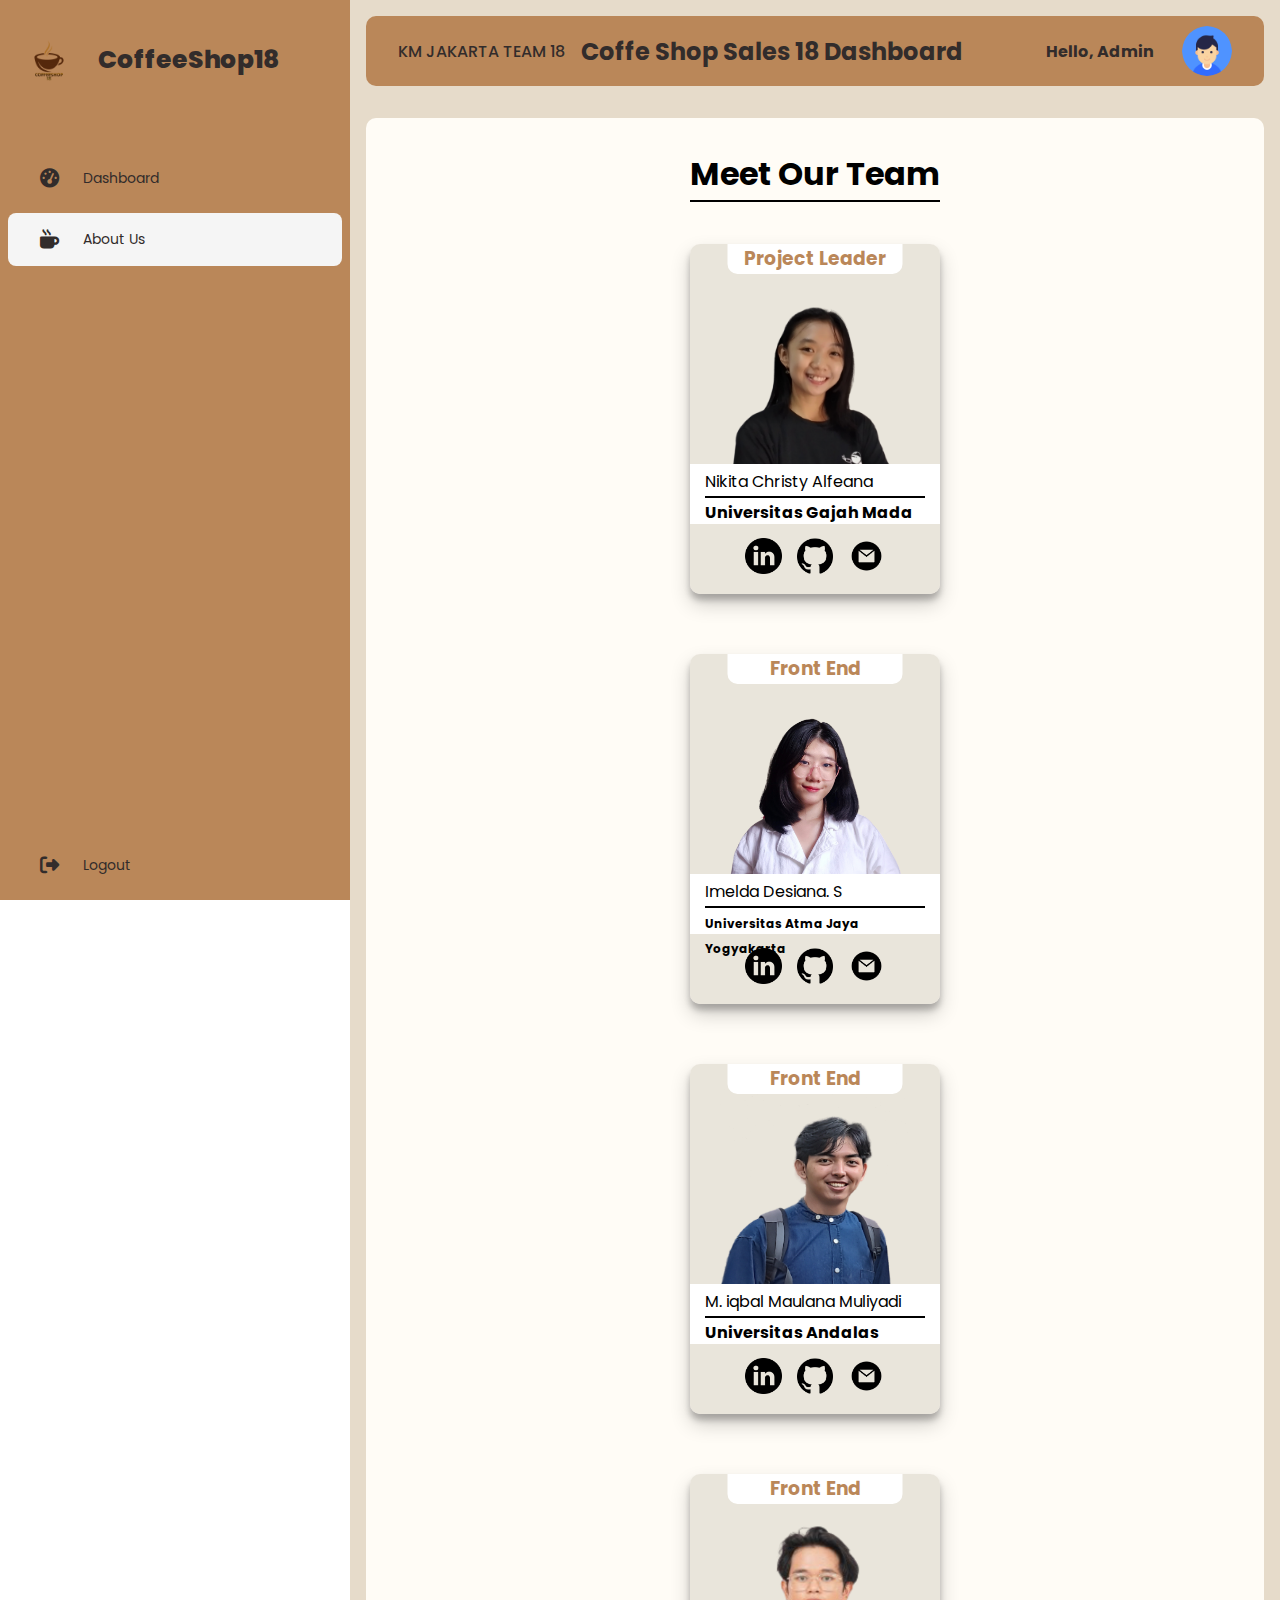
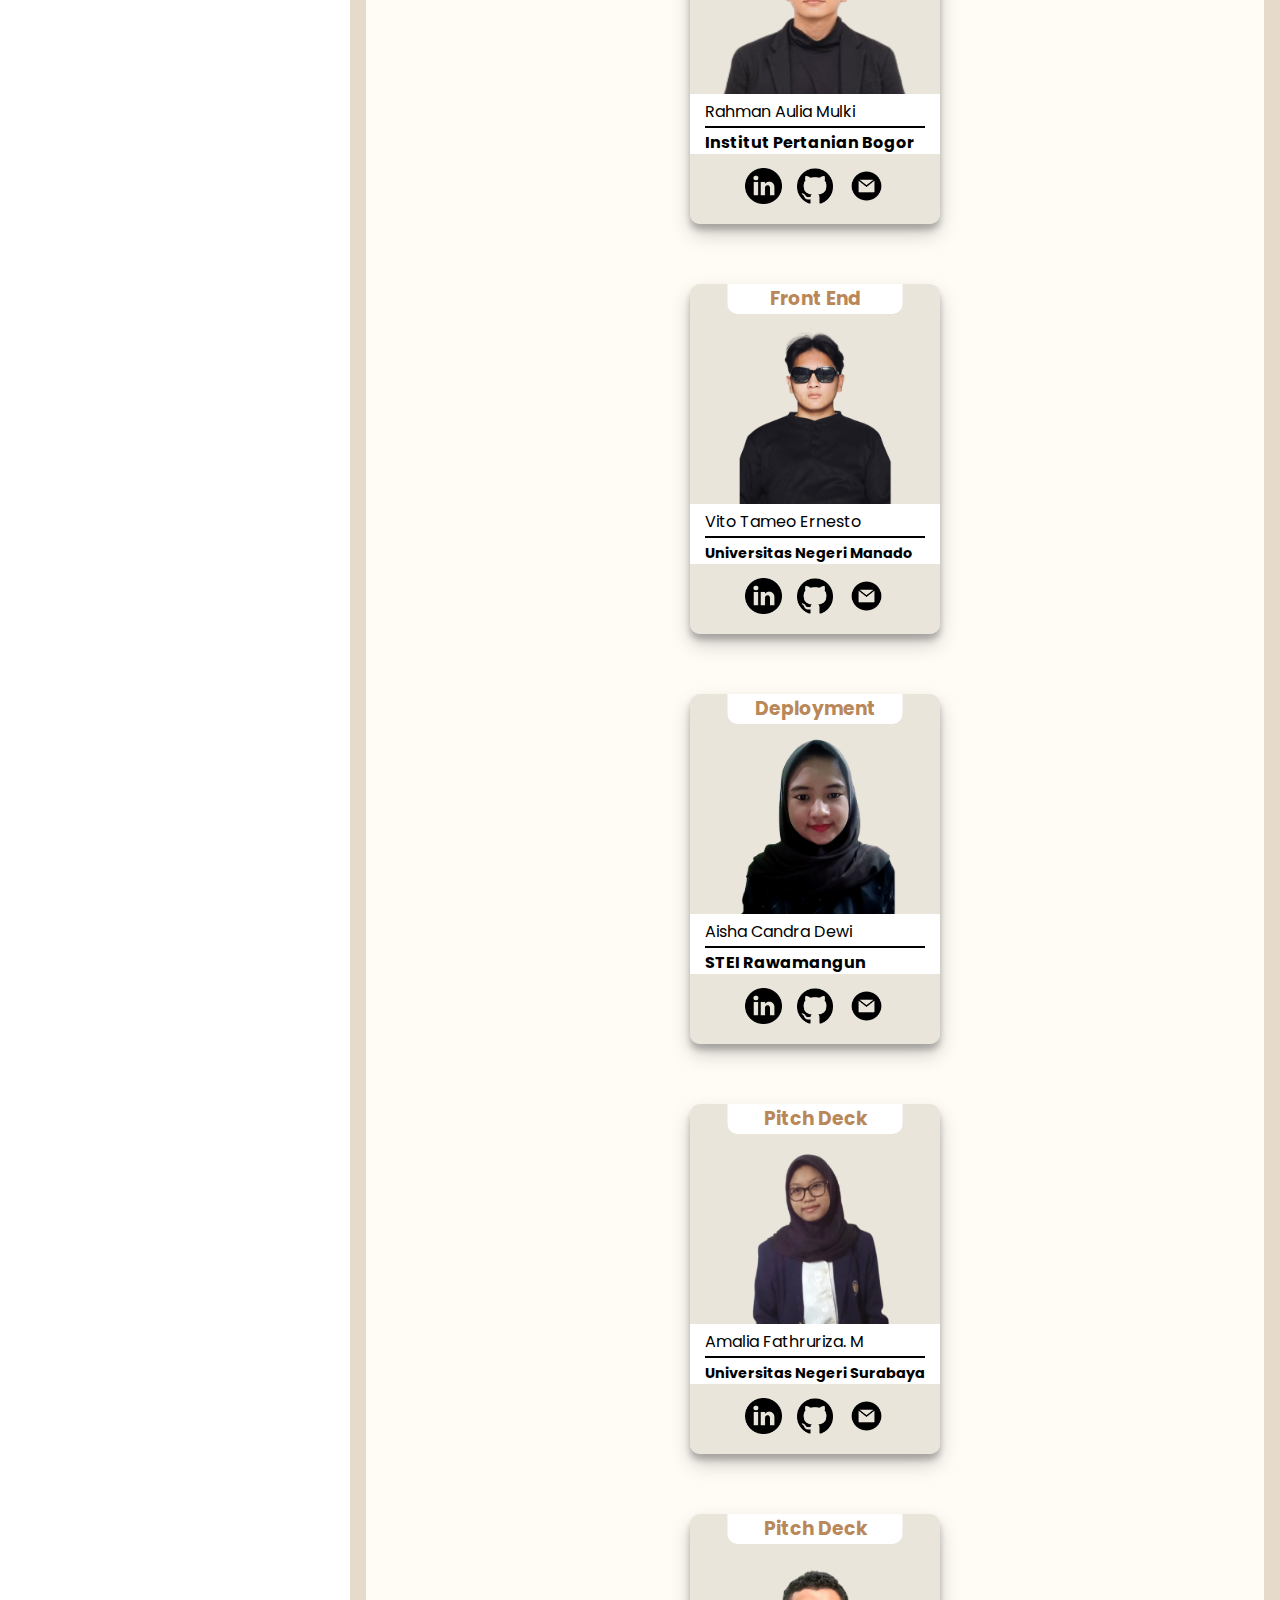
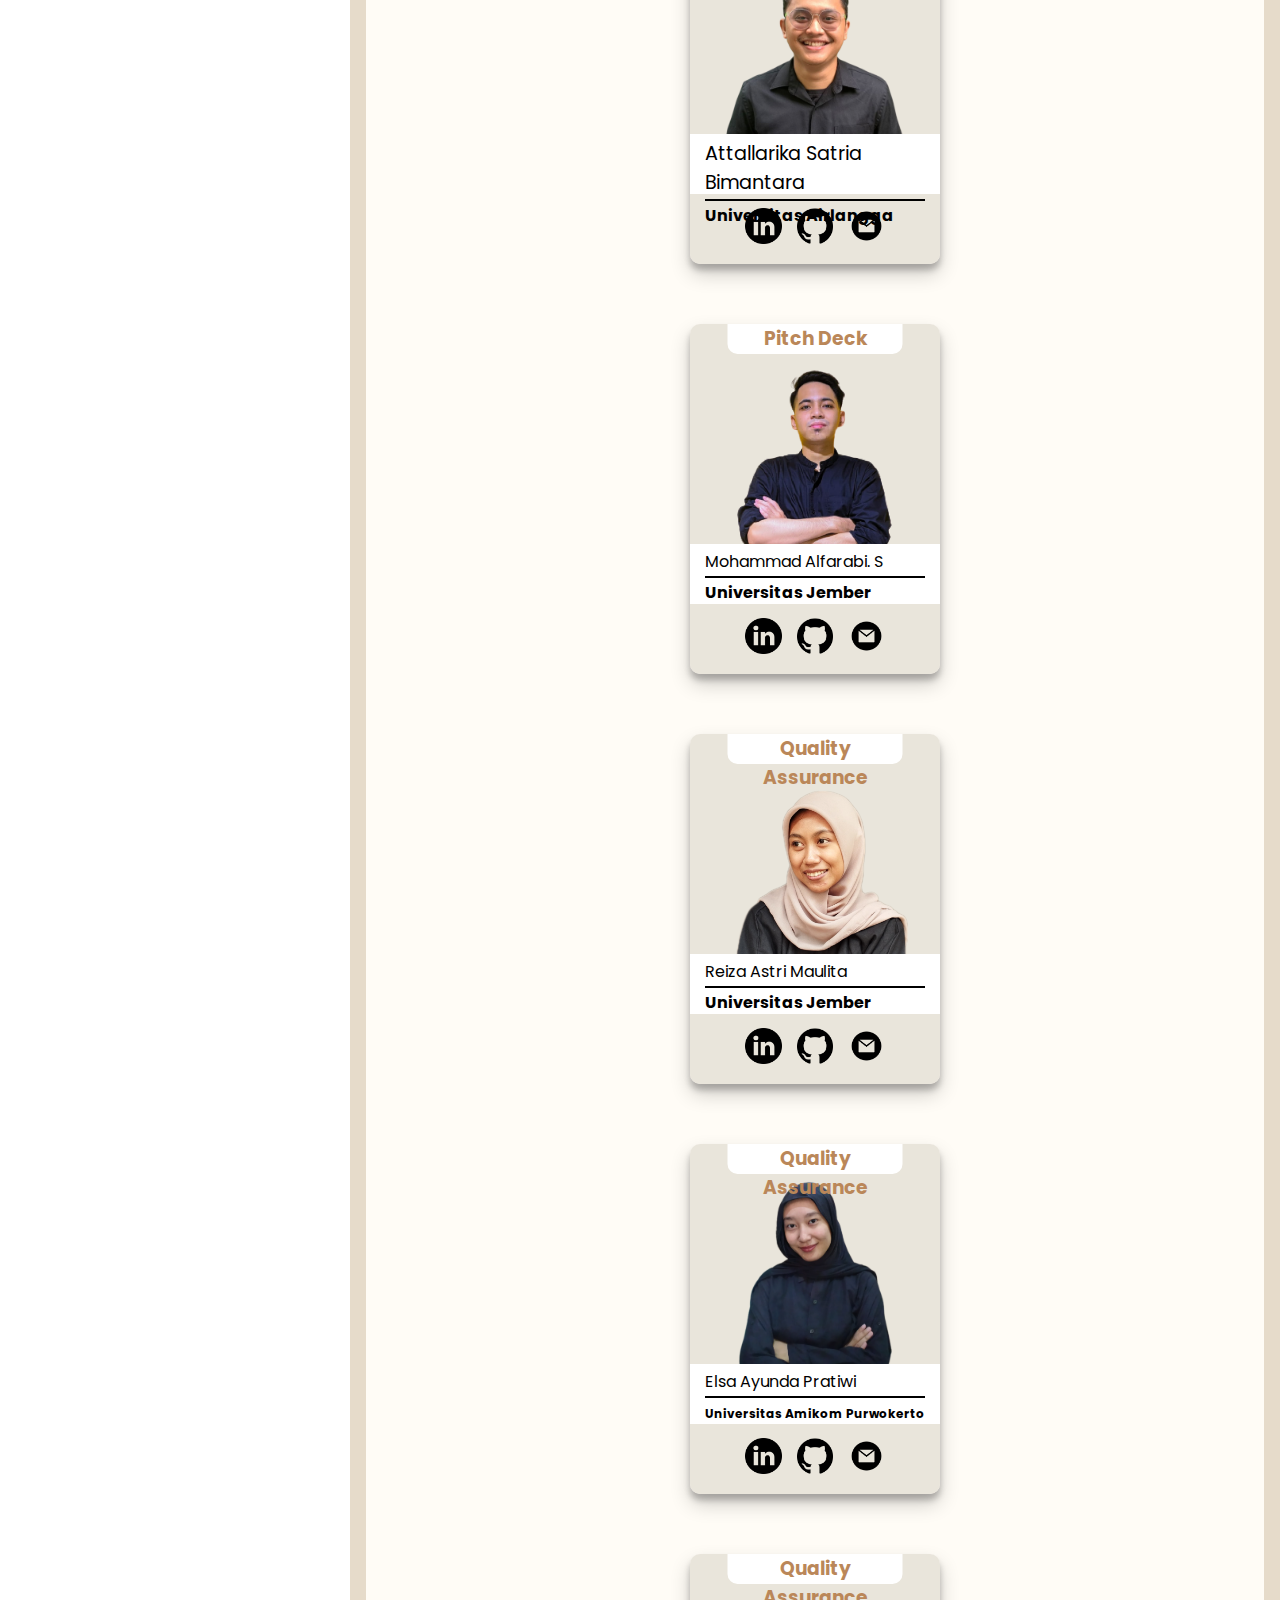
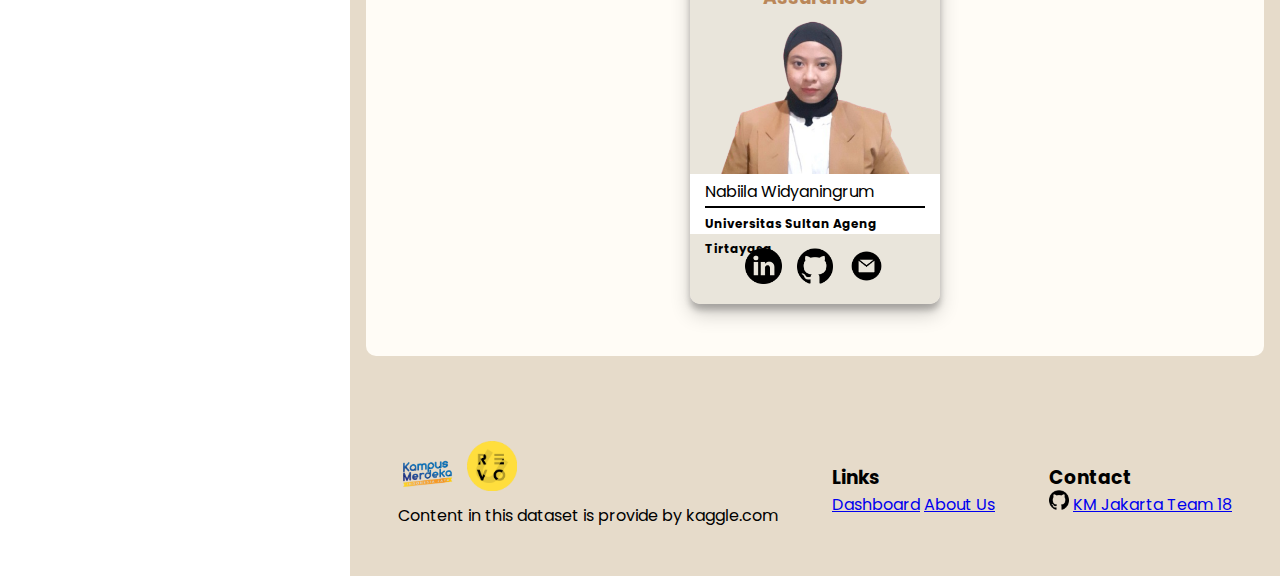
==== commit 7a461dea: "yeay-finishhh" ====
--- a/about-us.html
+++ b/about-us.html
@@ -106,7 +106,7 @@
                 <div class="desc-box">
                   <div class="name">Imelda Desiana. S</div>
                   <div class="line-2"></div>
-                  <b class="university">Universitas Atma Jaya Yogyakarta</b>
+                  <b class="very-long-university">Universitas Atma Jaya Yogyakarta</b>
                 </div>
               </div>
               <div class="socmed">
@@ -172,7 +172,7 @@
                 <div class="desc-box">
                   <div class="name">Vito Tameo Ernesto</div>
                   <div class="line-2"></div>
-                  <b class="university">Universitas Negeri Manado</b>
+                  <b class="long-university">Universitas Negeri Manado</b>
                 </div>
               </div>
               <div class="socmed">
@@ -216,7 +216,7 @@
                 <div class="desc-box">
                   <div class="name">Amalia Fathruriza. M</div>
                   <div class="line-2"></div>
-                  <b class="university">Universitas Negeri Surabaya </b>
+                  <b class="long-university">Universitas Negeri Surabaya </b>
                 </div>
               </div>
               <div class="socmed">
@@ -236,7 +236,7 @@
               <div class="description">
                 <img src="assets/img/bima.png" alt=""/>
                 <div class="desc-box">
-                  <div class="name">Attallarika Satria Bimantara</div>
+                  <div class="long-name">Attallarika Satria Bimantara</div>
                   <div class="line-2"></div>
                   <b class="university">Universitas Airlangga</b>
                 </div>
@@ -304,7 +304,7 @@
                 <div class="desc-box">
                   <div class="name">Elsa Ayunda Pratiwi</div>
                   <div class="line-2"></div>
-                  <b class="university">Universitas Amikom Purwokerto</b>
+                  <b class="very-long-university">Universitas Amikom Purwokerto</b>
                 </div>
               </div>
               <div class="socmed">
@@ -326,7 +326,7 @@
                 <div class="desc-box">
                   <div class="name">Nabiila Widyaningrum</div>
                   <div class="line-2"></div>
-                  <b class="university">Universitas SultanSultan Ageng Tirtayasa</b>
+                  <b class="very-long-university">Universitas Sultan Ageng Tirtayasa</b>
                 </div>
               </div>
               <div class="socmed">
--- a/assets/css/style.css
+++ b/assets/css/style.css
@@ -449,9 +449,15 @@
     padding: 5px 15px 10px 15px;
     text-align: left;
 }
-
-.university .name{
+.long-name {
+    font-size: 1.5vw;
+}
+.long-university {
     font-size: 0.9em;
+}
+
+.very-long-university {
+    font-size: 0.75em;
 }
 .description img{
     width: 200px;
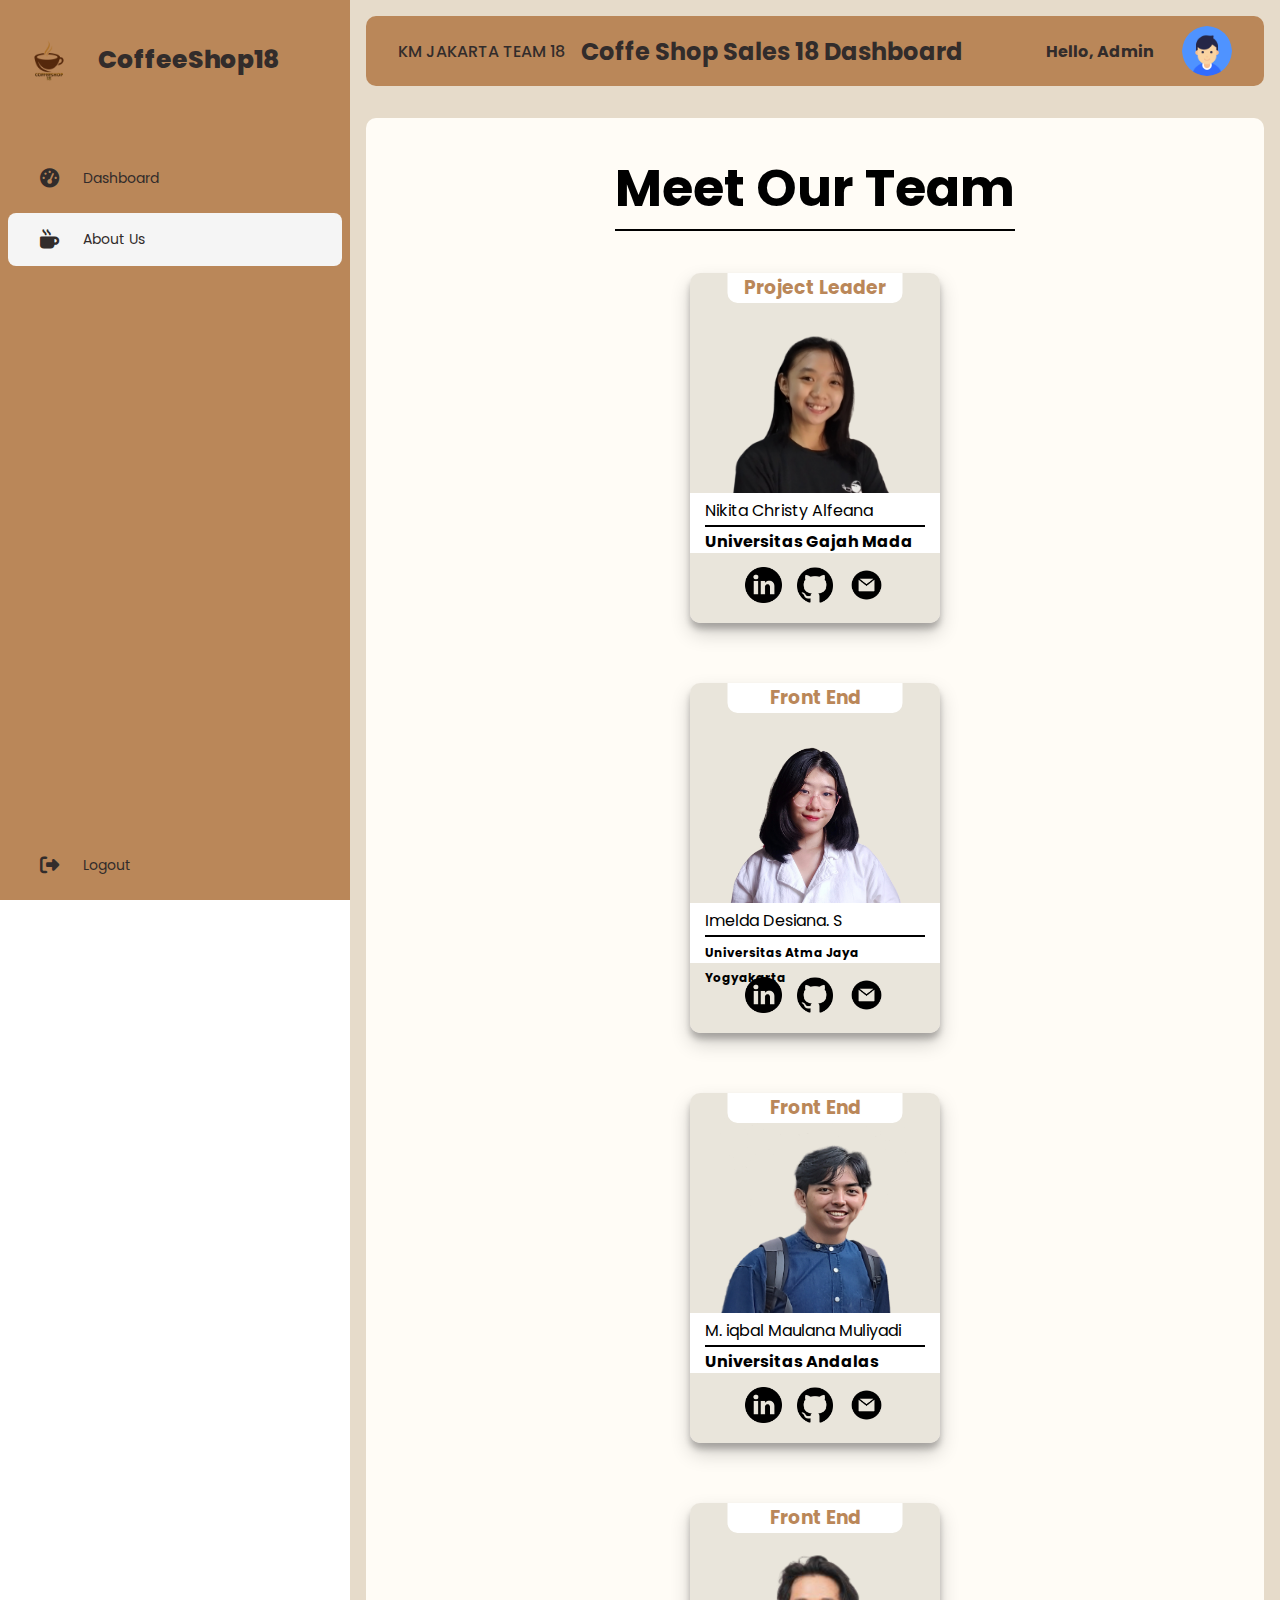
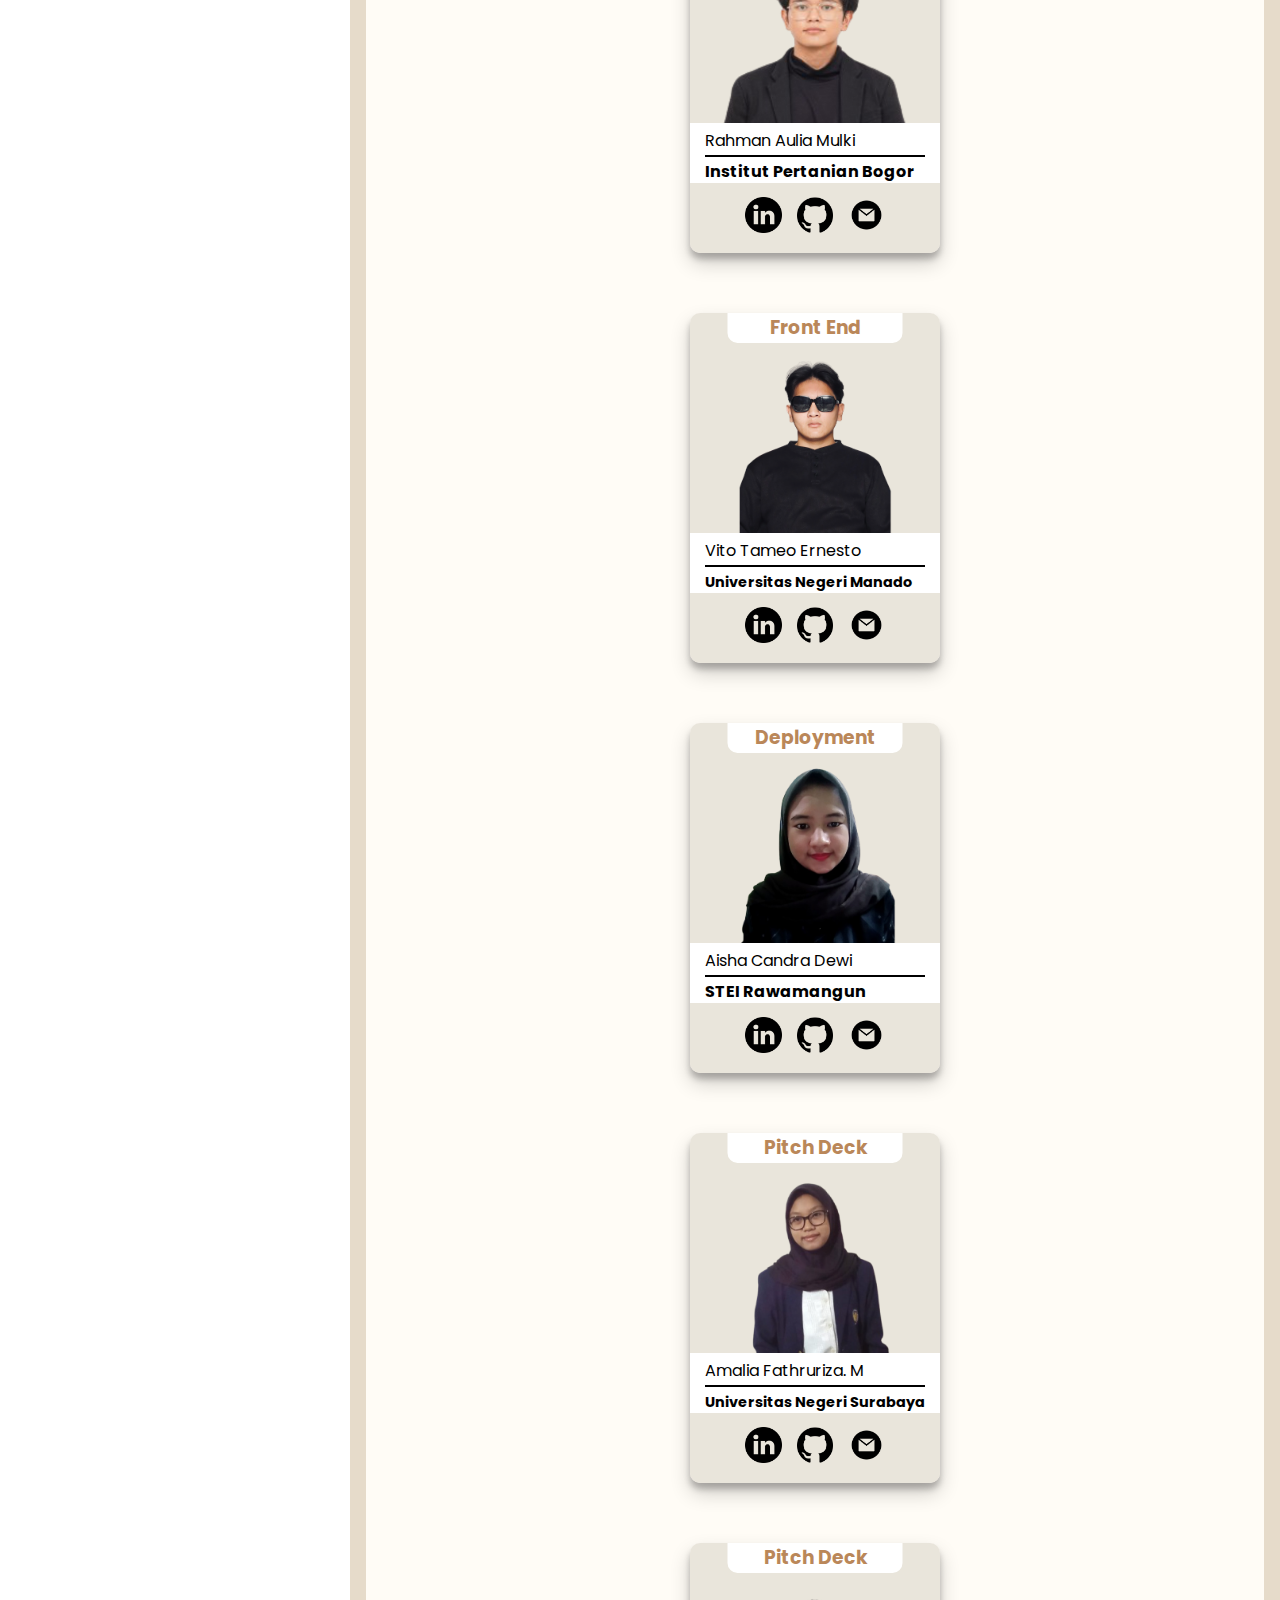
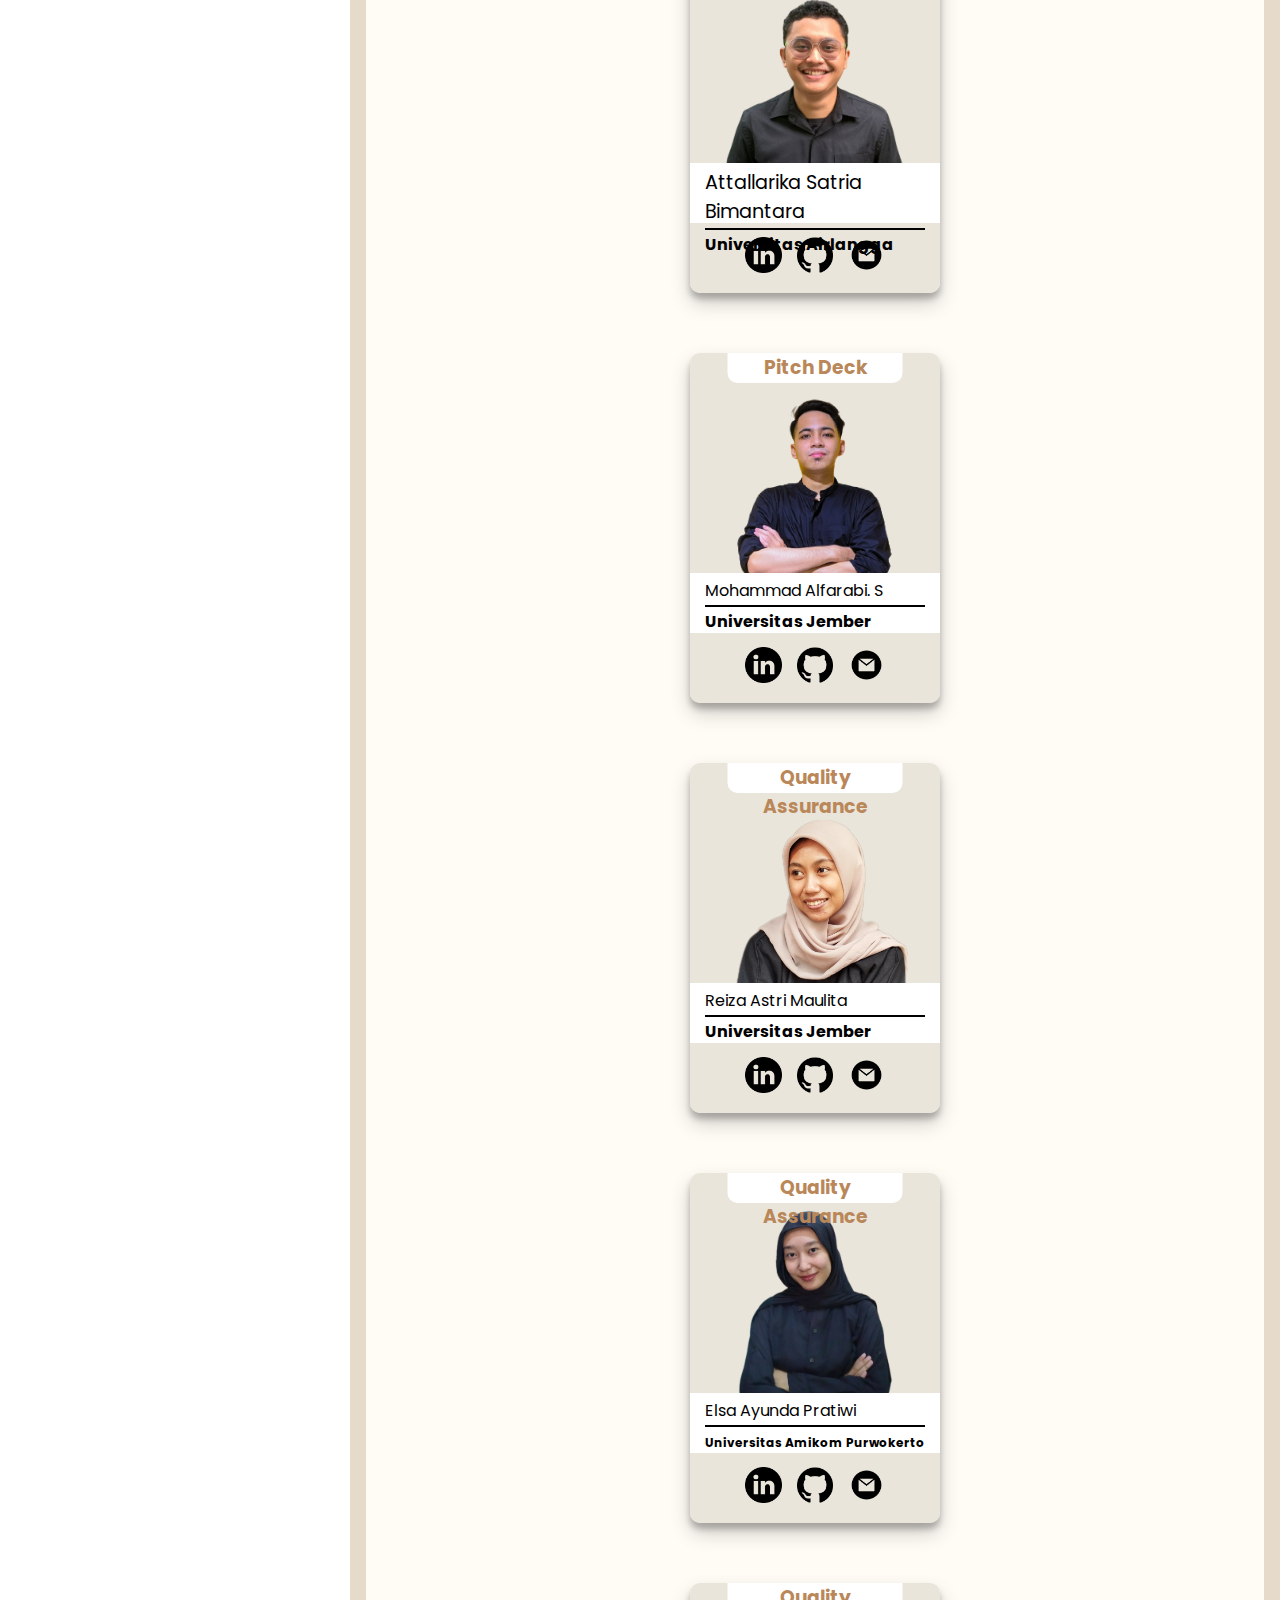
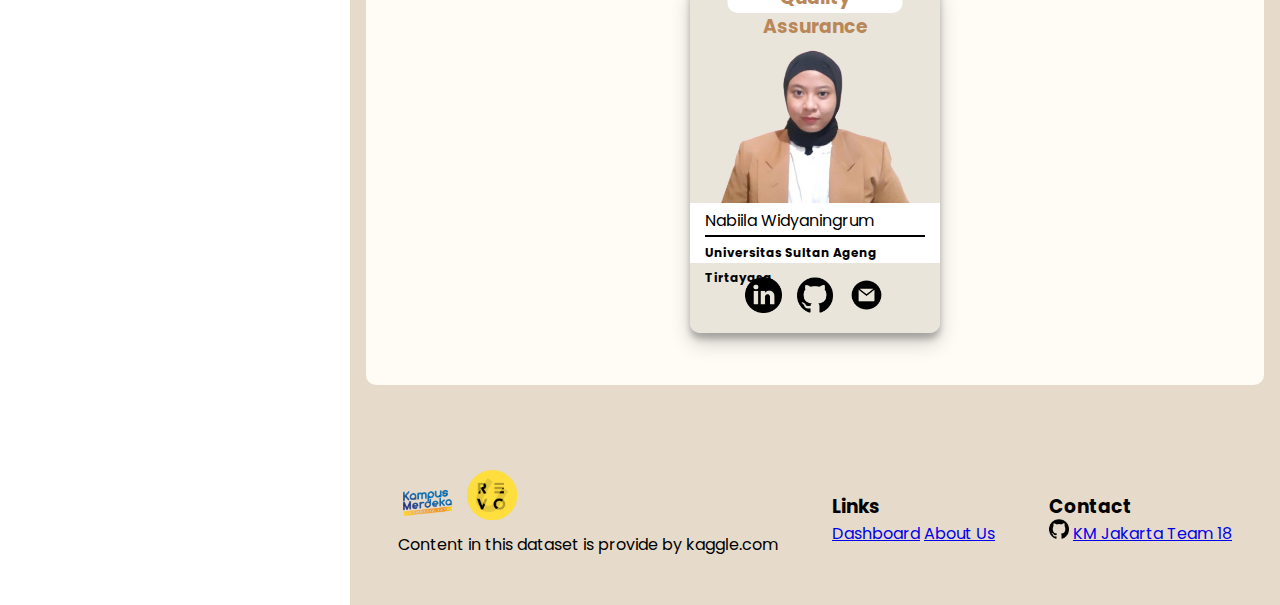
==== commit e90f3190: "finish" ====
--- a/about-us.html
+++ b/about-us.html
@@ -68,7 +68,7 @@
         <section id="team-card">
           <div class="heading">
             <div class="name-team">
-              <h1>Meet Our Team</h1>
+              <b class="about">Meet Our Team</b>
             </div>
             <div class="line-1"></div>
           </div>
--- a/assets/css/style.css
+++ b/assets/css/style.css
@@ -360,7 +360,10 @@
     border-radius: 10px;
     margin-top: 2rem;
 }
-
+.about{
+    font: Helvetica;
+    font-size: 4vw ;
+}
 /*.team-container{
     width: 100%;
     cursor: pointer;
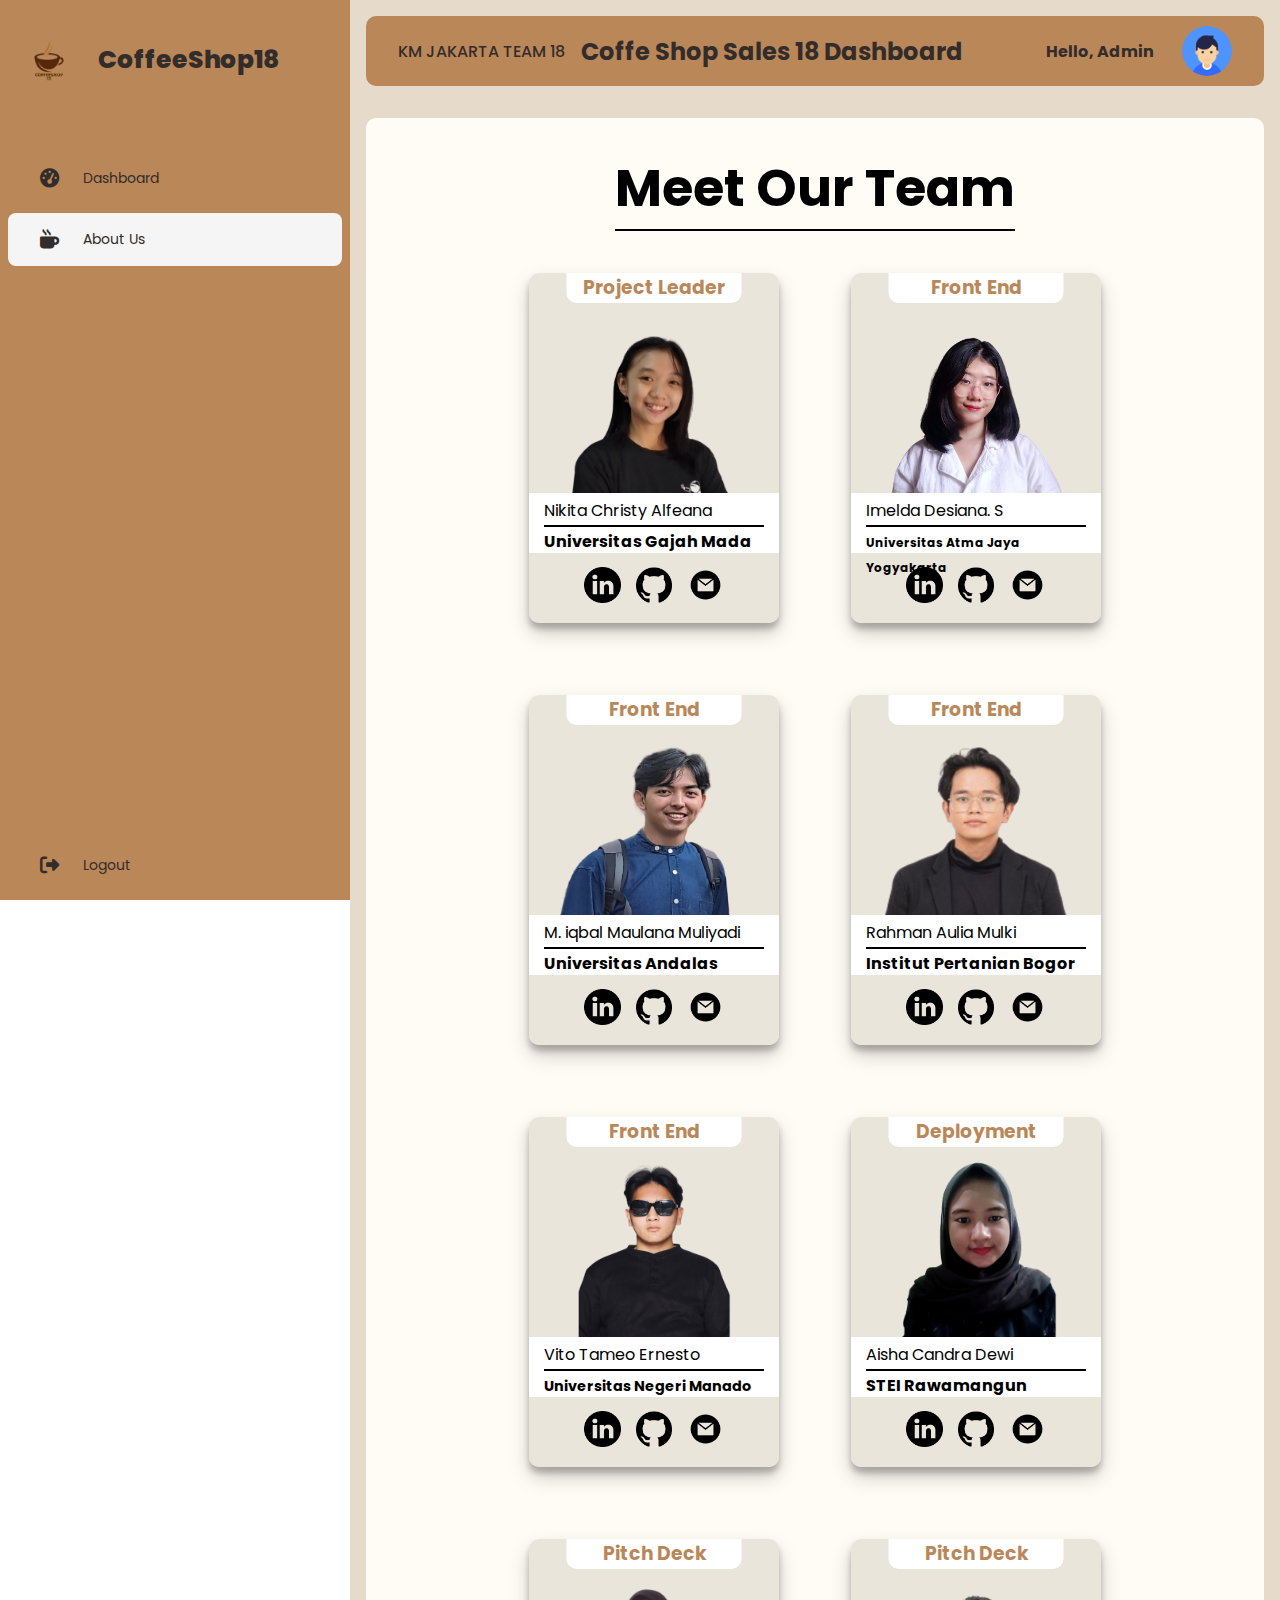
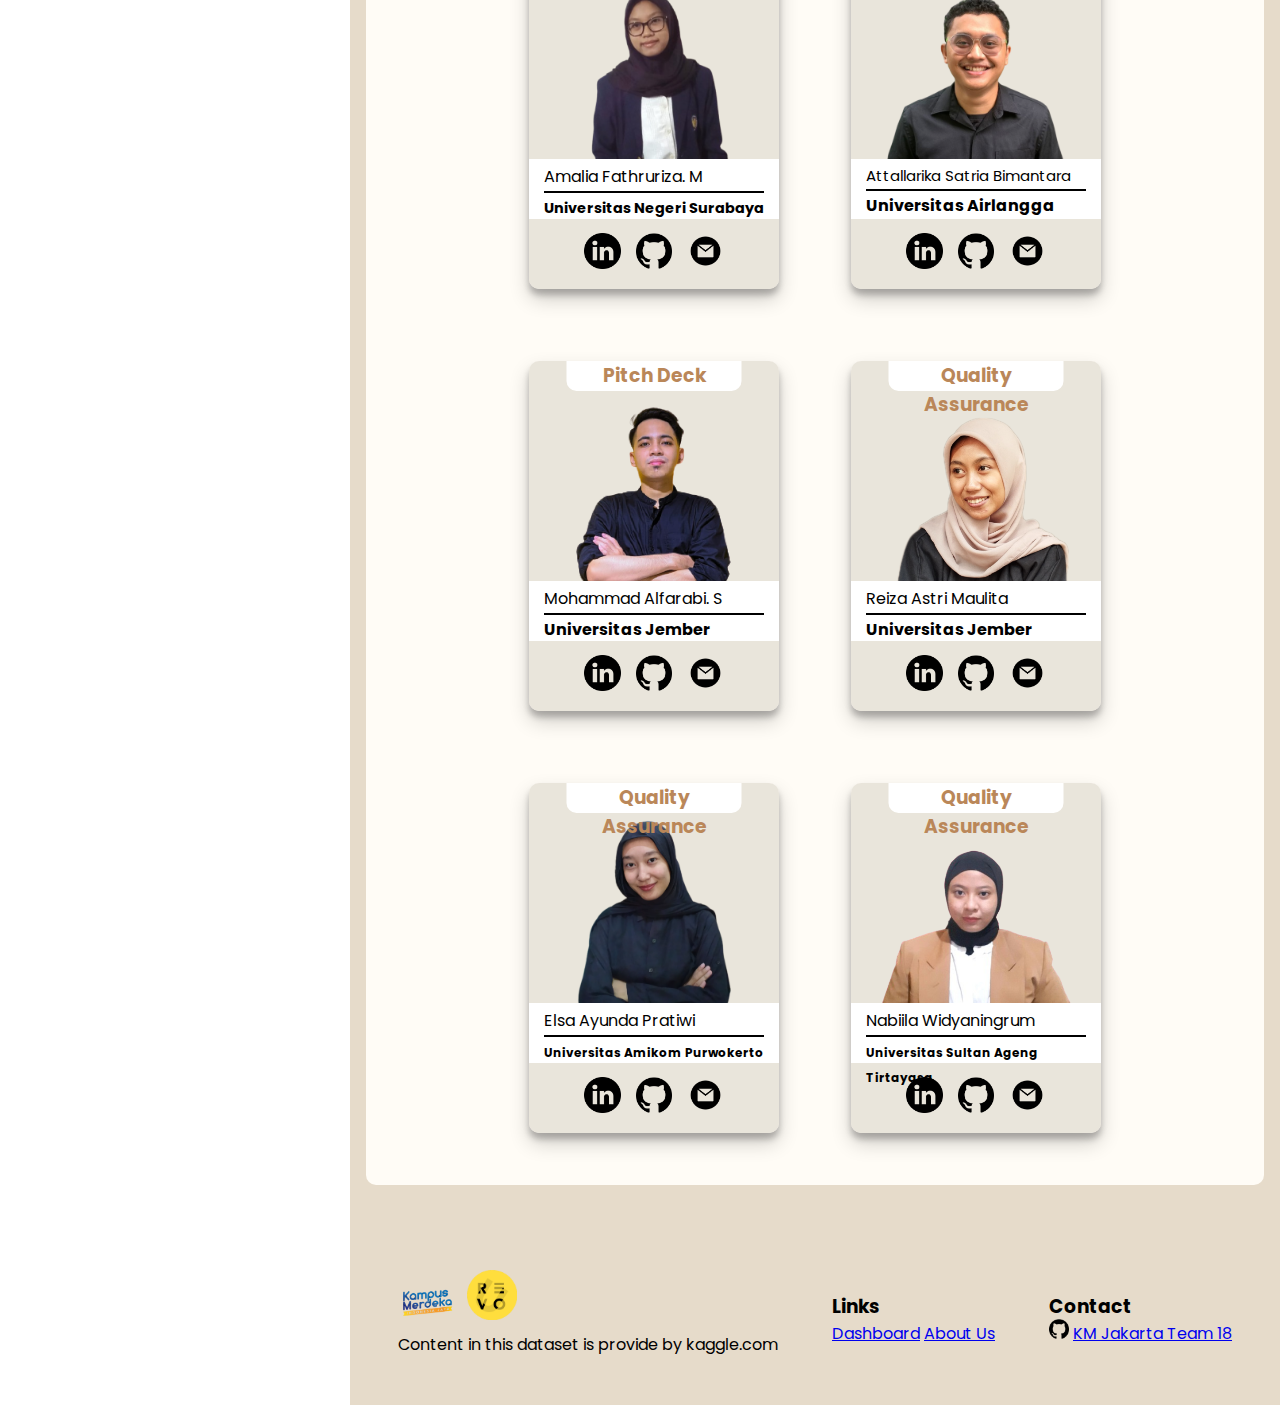
==== commit 1c28e55e: "card-finish" ====
--- a/about-us.html
+++ b/about-us.html
@@ -63,279 +63,282 @@
         </div>
       </div>
 
-      <!-- About-Us-card-content -->
+      <!-- About-Us -->
       <div class="card_container">
         <section id="team-card">
           <div class="heading">
             <div class="name-team">
-              <b class="about">Meet Our Team</b>
+              <b class="welcome">Meet Our Team</b>
             </div>
             <div class="line-1"></div>
           </div>
-          <div class="card">
-            <div class="box">
-              <div class="top-card">
-                <div class="role">
-                  <h3>Project Leader</h3>
-                </div>
-              </div>
-              <div class="description">
-                <img src="assets/img/nikita.png" alt=""/>
-                <div class="desc-box">
-                  <div class="name">Nikita Christy Alfeana</div>
-                  <div class="line-2"></div>
-                  <b class="university">Universitas Gajah Mada</b>
-                </div>
-              </div>
-              <div class="socmed">
-                <img src="assets/img/linkedin.png" class="linkedin-logo" alt=""/>
-                <img src="assets/img/github.png" class="github-logo" alt=""/>
-                <img src="assets/img/email.png" class="gmail-logo" alt=""/>
-              </div>
-            </div>
-          </div>
-          <div class="card">
-            <div class="box">
-              <div class="top-card">
-                <div class="role">
-                  <h3>Front End</h3>
-                </div>
-              </div>
-              <div class="description">
-                <img src="assets/img/imelda.png" alt=""/>
-                <div class="desc-box">
-                  <div class="name">Imelda Desiana. S</div>
-                  <div class="line-2"></div>
-                  <b class="very-long-university">Universitas Atma Jaya Yogyakarta</b>
-                </div>
-              </div>
-              <div class="socmed">
-                <img src="assets/img/linkedin.png" class="linkedin-logo" alt=""/>
-                <img src="assets/img/github.png" class="github-logo" alt=""/>
-                <img src="assets/img/email.png" class="gmail-logo" alt=""/>
-              </div>
-            </div>
-          </div>
-          <div class="card">
-            <div class="box">
-              <div class="top-card">
-                <div class="role">
-                  <h3>Front End</h3>
-                </div>
-              </div>
-              <div class="description">
-                <img src="assets/img/iqbal.png" alt=""/>
-                <div class="desc-box">
-                  <div class="name">M. iqbal Maulana Muliyadi</div>
-                  <div class="line-2"></div>
-                  <b class="university">Universitas Andalas</b>
-                </div>
-              </div>
-              <div class="socmed">
-                <img src="assets/img/linkedin.png" class="linkedin-logo" alt=""/>
-                <img src="assets/img/github.png" class="github-logo" alt=""/>
-                <img src="assets/img/email.png" class="gmail-logo" alt=""/>
-              </div>
-            </div>
-          </div>
-          <div class="card">
-            <div class="box">
-              <div class="top-card">
-                <div class="role">
-                  <h3>Front End</h3>
-                </div>
-              </div>
-              <div class="description">
-                <img src="assets/img/rahman.png" alt=""/>
-                <div class="desc-box">
-                  <div class="name">Rahman Aulia Mulki</div>
-                  <div class="line-2"></div>
-                  <b class="university">Institut Pertanian Bogor</b>
-                </div>
-              </div>
-              <div class="socmed">
-                <img src="assets/img/linkedin.png" class="linkedin-logo" alt=""/>
-                <img src="assets/img/github.png" class="github-logo" alt=""/>
-                <img src="assets/img/email.png" class="gmail-logo" alt=""/>
-              </div>
-            </div>
-          </div>
-          <div class="card">
-            <div class="box">
-              <div class="top-card">
-                <div class="role">
-                  <h3>Front End</h3>
-                </div>
-              </div>
-              <div class="description">
-                <img src="assets/img/vito.png" alt=""/>
-                <div class="desc-box">
-                  <div class="name">Vito Tameo Ernesto</div>
-                  <div class="line-2"></div>
-                  <b class="long-university">Universitas Negeri Manado</b>
-                </div>
-              </div>
-              <div class="socmed">
-                <img src="assets/img/linkedin.png" class="linkedin-logo" alt=""/>
-                <img src="assets/img/github.png" class="github-logo" alt=""/>
-                <img src="assets/img/email.png" class="gmail-logo" alt=""/>
-              </div>
-            </div>
-          </div>
-          <div class="card">
-            <div class="box">
-              <div class="top-card">
-                <div class="role">
-                  <h3>Deployment</h3>
-                </div>
-              </div>
-              <div class="description">
-                <img src="assets/img/icha.png" alt=""/>
-                <div class="desc-box">
-                  <div class="name">Aisha Candra Dewi</div>
-                  <div class="line-2"></div>
-                  <b class="university">STEI Rawamangun</b>
-                </div>
-              </div>
-              <div class="socmed">
-                <img src="assets/img/linkedin.png" class="linkedin-logo" alt=""/>
-                <img src="assets/img/github.png" class="github-logo" alt=""/>
-                <img src="assets/img/email.png" class="gmail-logo" alt=""/>
-              </div>
-            </div>
-          </div>
-          <div class="card">
-            <div class="box">
-              <div class="top-card">
-                <div class="role">
-                  <h3>Pitch Deck</h3>
-                </div>
-              </div>
-              <div class="description">
-                <img src="assets/img/amalia.png" alt=""/>
-                <div class="desc-box">
-                  <div class="name">Amalia Fathruriza. M</div>
-                  <div class="line-2"></div>
-                  <b class="long-university">Universitas Negeri Surabaya </b>
-                </div>
-              </div>
-              <div class="socmed">
-                <img src="assets/img/linkedin.png" class="linkedin-logo" alt=""/>
-                <img src="assets/img/github.png" class="github-logo" alt=""/>
-                <img src="assets/img/email.png" class="gmail-logo" alt=""/>
-              </div>
-            </div>
-          </div>
-          <div class="card">
-            <div class="box">
-              <div class="top-card">
-                <div class="role">
-                  <h3>Pitch Deck</h3>
-                </div>
-              </div>
-              <div class="description">
-                <img src="assets/img/bima.png" alt=""/>
-                <div class="desc-box">
-                  <div class="long-name">Attallarika Satria Bimantara</div>
-                  <div class="line-2"></div>
-                  <b class="university">Universitas Airlangga</b>
-                </div>
-              </div>
-              <div class="socmed">
-                <img src="assets/img/linkedin.png" class="linkedin-logo" alt=""/>
-                <img src="assets/img/github.png" class="github-logo" alt=""/>
-                <img src="assets/img/email.png" class="gmail-logo" alt=""/>
-              </div>
-            </div>
-          </div>
-          <div class="card">
-            <div class="box">
-              <div class="top-card">
-                <div class="role">
-                  <h3>Pitch Deck</h3>
-                </div>
-              </div>
-              <div class="description">
-                <img src="assets/img/abi.png" alt=""/>
-                <div class="desc-box">
-                  <div class="name">Mohammad Alfarabi. S</div>
-                  <div class="line-2"></div>
-                  <b class="university">Universitas Jember</b>
-                </div>
-              </div>
-              <div class="socmed">
-                <img src="assets/img/linkedin.png" class="linkedin-logo" alt=""/>
-                <img src="assets/img/github.png" class="github-logo" alt=""/>
-                <img src="assets/img/email.png" class="gmail-logo" alt=""/>
-              </div>
-            </div>
-          </div>
-          <div class="card">
-            <div class="box">
-              <div class="top-card">
-                <div class="role">
-                  <h3>Quality Assurance</h3>
-                </div>
-              </div>
-              <div class="description">
-                <img src="assets/img/reiza.png" alt=""/>
-                <div class="desc-box">
-                  <div class="name">Reiza Astri Maulita</div>
-                  <div class="line-2"></div>
-                  <b class="university">Universitas Jember</b>
-                </div>
-              </div>
-              <div class="socmed">
-                <img src="assets/img/linkedin.png" class="linkedin-logo" alt=""/>
-                <img src="assets/img/github.png" class="github-logo" alt=""/>
-                <img src="assets/img/email.png" class="gmail-logo" alt=""/>
-              </div>
-            </div>
-          </div>
-          <div class="card">
-            <div class="box">
-              <div class="top-card">
-                <div class="role">
-                  <h3>Quality Assurance</h3>
-                </div>
-              </div>
-              <div class="description">
-                <img src="assets/img/elsa.png" alt=""/>
-                <div class="desc-box">
-                  <div class="name">Elsa Ayunda Pratiwi</div>
-                  <div class="line-2"></div>
-                  <b class="very-long-university">Universitas Amikom Purwokerto</b>
-                </div>
-              </div>
-              <div class="socmed">
-                <img src="assets/img/linkedin.png" class="linkedin-logo" alt=""/>
-                <img src="assets/img/github.png" class="github-logo" alt=""/>
-                <img src="assets/img/email.png" class="gmail-logo" alt=""/>
-              </div>
-            </div>
-          </div>
-          <div class="card">
-            <div class="box">
-              <div class="top-card">
-                <div class="role">
-                  <h3>Quality Assurance</h3>
-                </div>
-              </div>
-              <div class="description">
-                <img src="assets/img/widya.png" alt=""/>
-                <div class="desc-box">
-                  <div class="name">Nabiila Widyaningrum</div>
-                  <div class="line-2"></div>
-                  <b class="very-long-university">Universitas Sultan Ageng Tirtayasa</b>
-                </div>
-              </div>
-              <div class="socmed">
-                <img src="assets/img/linkedin.png" class="linkedin-logo" alt=""/>
-                <img src="assets/img/github.png" class="github-logo" alt=""/>
-                <img src="assets/img/email.png" class="gmail-logo" alt=""/>
-              </div>
-            </div>
-          </div>
+          <!-- Card-content -->
+          <div class="card_content">
+            <!--NIkita-->
+            <div class="card">
+              <div class="box">
+                <div class="top-card">
+                  <div class="role">
+                    <h3>Project Leader</h3>
+                  </div>
+                </div>
+                <div class="description">
+                  <img src="assets/img/nikita.png" alt=""/>
+                  <div class="desc-box">
+                    <div class="name">Nikita Christy Alfeana</div>
+                    <div class="line-2"></div>
+                    <b class="university">Universitas Gajah Mada</b>
+                  </div>
+                </div>
+                <div class="socmed">
+                  <img src="assets/img/linkedin.png" class="linkedin-logo" alt=""/>
+                  <img src="assets/img/github.png" class="github-logo" alt=""/>
+                  <img src="assets/img/email.png" class="gmail-logo" alt=""/>
+                </div>
+              </div>
+            </div>
+            <div class="card">
+              <div class="box">
+                <div class="top-card">
+                  <div class="role">
+                    <h3>Front End</h3>
+                  </div>
+                </div>
+                <div class="description">
+                  <img src="assets/img/imelda.png" alt=""/>
+                  <div class="desc-box">
+                    <div class="name">Imelda Desiana. S</div>
+                    <div class="line-2"></div>
+                    <b class="very-long-university">Universitas Atma Jaya Yogyakarta</b>
+                  </div>
+                </div>
+                <div class="socmed">
+                  <img src="assets/img/linkedin.png" class="linkedin-logo" alt=""/>
+                  <img src="assets/img/github.png" class="github-logo" alt=""/>
+                  <img src="assets/img/email.png" class="gmail-logo" alt=""/>
+                </div>
+              </div>
+            </div>
+            <div class="card">
+              <div class="box">
+                <div class="top-card">
+                  <div class="role">
+                    <h3>Front End</h3>
+                  </div>
+                </div>
+                <div class="description">
+                  <img src="assets/img/iqbal.png" alt=""/>
+                  <div class="desc-box">
+                    <div class="name">M. iqbal Maulana Muliyadi</div>
+                    <div class="line-2"></div>
+                    <b class="university">Universitas Andalas</b>
+                  </div>
+                </div>
+                <div class="socmed">
+                  <img src="assets/img/linkedin.png" class="linkedin-logo" alt=""/>
+                  <img src="assets/img/github.png" class="github-logo" alt=""/>
+                  <img src="assets/img/email.png" class="gmail-logo" alt=""/>
+                </div>
+              </div>
+            </div>
+            <div class="card">
+              <div class="box">
+                <div class="top-card">
+                  <div class="role">
+                    <h3>Front End</h3>
+                  </div>
+                </div>
+                <div class="description">
+                  <img src="assets/img/rahman.png" alt=""/>
+                  <div class="desc-box">
+                    <div class="name">Rahman Aulia Mulki</div>
+                    <div class="line-2"></div>
+                    <b class="university">Institut Pertanian Bogor</b>
+                  </div>
+                </div>
+                <div class="socmed">
+                  <img src="assets/img/linkedin.png" class="linkedin-logo" alt=""/>
+                  <img src="assets/img/github.png" class="github-logo" alt=""/>
+                  <img src="assets/img/email.png" class="gmail-logo" alt=""/>
+                </div>
+              </div>
+            </div>
+            <div class="card">
+              <div class="box">
+                <div class="top-card">
+                  <div class="role">
+                    <h3>Front End</h3>
+                  </div>
+                </div>
+                <div class="description">
+                  <img src="assets/img/vito.png" alt=""/>
+                  <div class="desc-box">
+                    <div class="name">Vito Tameo Ernesto</div>
+                    <div class="line-2"></div>
+                    <b class="long-university">Universitas Negeri Manado</b>
+                  </div>
+                </div>
+                <div class="socmed">
+                  <img src="assets/img/linkedin.png" class="linkedin-logo" alt=""/>
+                  <img src="assets/img/github.png" class="github-logo" alt=""/>
+                  <img src="assets/img/email.png" class="gmail-logo" alt=""/>
+                </div>
+              </div>
+            </div>
+            <div class="card">
+              <div class="box">
+                <div class="top-card">
+                  <div class="role">
+                    <h3>Deployment</h3>
+                  </div>
+                </div>
+                <div class="description">
+                  <img src="assets/img/icha.png" alt=""/>
+                  <div class="desc-box">
+                    <div class="name">Aisha Candra Dewi</div>
+                    <div class="line-2"></div>
+                    <b class="university">STEI Rawamangun</b>
+                  </div>
+                </div>
+                <div class="socmed">
+                  <img src="assets/img/linkedin.png" class="linkedin-logo" alt=""/>
+                  <img src="assets/img/github.png" class="github-logo" alt=""/>
+                  <img src="assets/img/email.png" class="gmail-logo" alt=""/>
+                </div>
+              </div>
+            </div>
+            <div class="card">
+              <div class="box">
+                <div class="top-card">
+                  <div class="role">
+                    <h3>Pitch Deck</h3>
+                  </div>
+                </div>
+                <div class="description">
+                  <img src="assets/img/amalia.png" alt=""/>
+                  <div class="desc-box">
+                    <div class="name">Amalia Fathruriza. M</div>
+                    <div class="line-2"></div>
+                    <b class="long-university">Universitas Negeri Surabaya </b>
+                  </div>
+                </div>
+                <div class="socmed">
+                  <img src="assets/img/linkedin.png" class="linkedin-logo" alt=""/>
+                  <img src="assets/img/github.png" class="github-logo" alt=""/>
+                  <img src="assets/img/email.png" class="gmail-logo" alt=""/>
+                </div>
+              </div>
+            </div>
+            <div class="card">
+              <div class="box">
+                <div class="top-card">
+                  <div class="role">
+                    <h3>Pitch Deck</h3>
+                  </div>
+                </div>
+                <div class="description">
+                  <img src="assets/img/bima.png" alt=""/>
+                  <div class="desc-box">
+                    <div class="long-name">Attallarika Satria Bimantara</div>
+                    <div class="line-2"></div>
+                    <b class="university">Universitas Airlangga</b>
+                  </div>
+                </div>
+                <div class="socmed">
+                  <img src="assets/img/linkedin.png" class="linkedin-logo" alt=""/>
+                  <img src="assets/img/github.png" class="github-logo" alt=""/>
+                  <img src="assets/img/email.png" class="gmail-logo" alt=""/>
+                </div>
+              </div>
+            </div>
+            <div class="card">
+              <div class="box">
+                <div class="top-card">
+                  <div class="role">
+                    <h3>Pitch Deck</h3>
+                  </div>
+                </div>
+                <div class="description">
+                  <img src="assets/img/abi.png" alt=""/>
+                  <div class="desc-box">
+                    <div class="name">Mohammad Alfarabi. S</div>
+                    <div class="line-2"></div>
+                    <b class="university">Universitas Jember</b>
+                  </div>
+                </div>
+                <div class="socmed">
+                  <img src="assets/img/linkedin.png" class="linkedin-logo" alt=""/>
+                  <img src="assets/img/github.png" class="github-logo" alt=""/>
+                  <img src="assets/img/email.png" class="gmail-logo" alt=""/>
+                </div>
+              </div>
+            </div>
+            <div class="card">
+              <div class="box">
+                <div class="top-card">
+                  <div class="role">
+                    <h3>Quality Assurance</h3>
+                  </div>
+                </div>
+                <div class="description">
+                  <img src="assets/img/reiza.png" alt=""/>
+                  <div class="desc-box">
+                    <div class="name">Reiza Astri Maulita</div>
+                    <div class="line-2"></div>
+                    <b class="university">Universitas Jember</b>
+                  </div>
+                </div>
+                <div class="socmed">
+                  <img src="assets/img/linkedin.png" class="linkedin-logo" alt=""/>
+                  <img src="assets/img/github.png" class="github-logo" alt=""/>
+                  <img src="assets/img/email.png" class="gmail-logo" alt=""/>
+                </div>
+              </div>
+            </div>
+            <div class="card">
+              <div class="box">
+                <div class="top-card">
+                  <div class="role">
+                    <h3>Quality Assurance</h3>
+                  </div>
+                </div>
+                <div class="description">
+                  <img src="assets/img/elsa.png" alt=""/>
+                  <div class="desc-box">
+                    <div class="name">Elsa Ayunda Pratiwi</div>
+                    <div class="line-2"></div>
+                    <b class="very-long-university">Universitas Amikom Purwokerto</b>
+                  </div>
+                </div>
+                <div class="socmed">
+                  <img src="assets/img/linkedin.png" class="linkedin-logo" alt=""/>
+                  <img src="assets/img/github.png" class="github-logo" alt=""/>
+                  <img src="assets/img/email.png" class="gmail-logo" alt=""/>
+                </div>
+              </div>
+            </div>
+            <div class="card">
+              <div class="box">
+                <div class="top-card">
+                  <div class="role">
+                    <h3>Quality Assurance</h3>
+                  </div>
+                </div>
+                <div class="description">
+                  <img src="assets/img/widya.png" alt=""/>
+                  <div class="desc-box">
+                    <div class="name">Nabiila Widyaningrum</div>
+                    <div class="line-2"></div>
+                    <b class="very-long-university">Universitas Sultan Ageng Tirtayasa</b>
+                  </div>
+                </div>
+                <div class="socmed">
+                  <img src="assets/img/linkedin.png" class="linkedin-logo" alt=""/>
+                  <img src="assets/img/github.png" class="github-logo" alt=""/>
+                  <img src="assets/img/email.png" class="gmail-logo" alt=""/>
+                </div>
+              </div>
+            </div>
         </section>
       </div>
 
--- a/assets/css/style.css
+++ b/assets/css/style.css
@@ -12,7 +12,6 @@
 body {
     display: flex;
     min-height: 100vh;
-    /* overflow-x: hidden; */
 }
 
 /* Sidebar styles */
@@ -22,7 +21,6 @@
     left: 0;
     bottom: 0;
     width: 110px;
-    /* height: 100vh; */
     padding: 1.7rem 0;
     background: rgb(186, 135, 89);
     overflow: hidden;
@@ -140,7 +138,6 @@
     border-radius: 10px;
     box-shadow: 10px gray;
     padding: 10px 2rem;
-    /* margin-bottom: 1rem; */
 }
 .header img {
     width: 50px;
@@ -225,7 +222,6 @@
     padding: 2rem;
     border-radius: 10px;
     margin-top: 2rem;
-    height: 500px;
 }
 .scorecard_content {
     display: flex;
@@ -308,7 +304,6 @@
 }
 .chart_content_table {
     width: 100%;
-    /* height: 100%; */
     flex-grow: 1;
 }
 #doughnut {
@@ -360,15 +355,19 @@
     border-radius: 10px;
     margin-top: 2rem;
 }
-.about{
+
+.card_content{
+    display: flex;
+    flex-wrap: wrap;
+    align-items: center;
+    justify-content: center;
+    gap: 2rem;
+}
+
+.welcome{
     font: Helvetica;
     font-size: 4vw ;
 }
-/*.team-container{
-    width: 100%;
-    cursor: pointer;
-    padding: 10px;
-}*/
 
 #team-card{
     width: 100%;
@@ -390,10 +389,9 @@
 
 .card{
     display: flex;
-    justify-content: center;
-    /* align-items: center; */
+    flex-direction: column;
+    justify-content: space-between;
     flex-wrap: wrap;
-    /* border: 2px solid (--coklat); */
     gap: 0;
 }
 
@@ -401,18 +399,14 @@
     width: 250px;
     height: 350px;
     background-color: rgba(227, 222, 212, 0.8);
-    /*background-pacity: 30%;*/
     display: flex;
     flex-direction: column;
     align-items: center;
     justify-content: space-between;
     padding: 20px;
     border-radius: 10px;
-   /* border-color: solid white;
-    border-width: thick;*;*/
     margin: 20px;
     position: relative;
-    /*box-shadow: 0px 15px 50px rgba(100, 100, 111, 0.5);*/
     box-shadow: rgba(0, 0, 0, 0.19) 0px 10px 20px, rgba(0, 0, 0, 0.23) 0px 6px 6px;
 }
 
@@ -453,29 +447,23 @@
     text-align: left;
 }
 .long-name {
-    font-size: 1.5vw;
+    font-size: 15px;
 }
 .long-university {
-    font-size: 0.9em;
+    font-size: 14.4px;
 }
 
 .very-long-university {
-    font-size: 0.75em;
+    font-size: 12px;
 }
 .description img{
     width: 200px;
     height: 200px;
-    /*border-radius: 50%;*/
     margin: 0px;
     overflow: hidden;
     object-fit: cover;
     object-position: center;
-    /*box-shadow: 0px 7px 29px 0px rgba(100, 100, 111, 0.6);*/
-}
-
-/*.description .university{
-    align-items: left;
-}*/
+}
 
 .line-2{
     border: 1.5px solid;
@@ -519,7 +507,6 @@
     justify-content: space-between;
     align-items: center;
     flex-wrap: wrap;
-
 }
 
 .company .logo{
@@ -530,8 +517,6 @@
 .contact-details .logo{
     width: 20px;
 }
-
-
 
 
 /* Responsive styles */
@@ -543,15 +528,6 @@
     .main_title_table, #myTable {
         max-width: 100%;
     }
-    /* .main {
-        margin-left: 80px;
-        width: calc(100% - 80px);
-        transition: margin-left 0.5s, width 0.5s;
-    }
-    .sidebar:hover ~ .main {
-        margin-left: 250px;
-        width: calc(100% - 250px);
-    } */
 }
 
 @media (max-width: 768px) {
@@ -569,7 +545,6 @@
     }
     .sidebar {
         max-width: 100px;
-        /* height: 100vh; */
         position: fixed;
         bottom: 0;
         left: 0;
@@ -578,12 +553,10 @@
         margin-right: 30px;
     }
     .sidebar:hover {
-        /* height: 100vh; */
         max-width: 300px;
         transition: height 0.5s linear;
     }
     .sidebar:hover ~ .main {
-        /* height: 100vh; */
         margin-left: 300px;
         width: calc(100% - 250px);
     } 
@@ -595,7 +568,7 @@
     .header {
         padding: 10px 1rem;
     }
-    .chart_container {
+    .chart_container, .filter-container {
         flex-direction: column;
         align-items: center;
     }
@@ -620,7 +593,6 @@
     }
     .sidebar {
         max-width: 80px;
-        /* margin-left: -3px; */
         height: auto;
         position: fixed;
         bottom: 0;
@@ -629,12 +601,10 @@
         transition: height 0.5s linear;
     }
     .sidebar:hover {
-        /* height: 100vh; */
         max-width:250px;
         transition: height 0.5s linear;
     }
     .sidebar:hover ~ .main {
-        /* height: 100vh; */
         margin-left: 250px;
         width: calc(100% - 250px);
     } 
@@ -647,7 +617,7 @@
     .header {
         padding: 10px 1rem;
     }
-    .chart_container, .chart_container1 {
+    .chart_container, .chart_container1, .filter-container{
         flex-direction: column;
         align-items: center;
     }
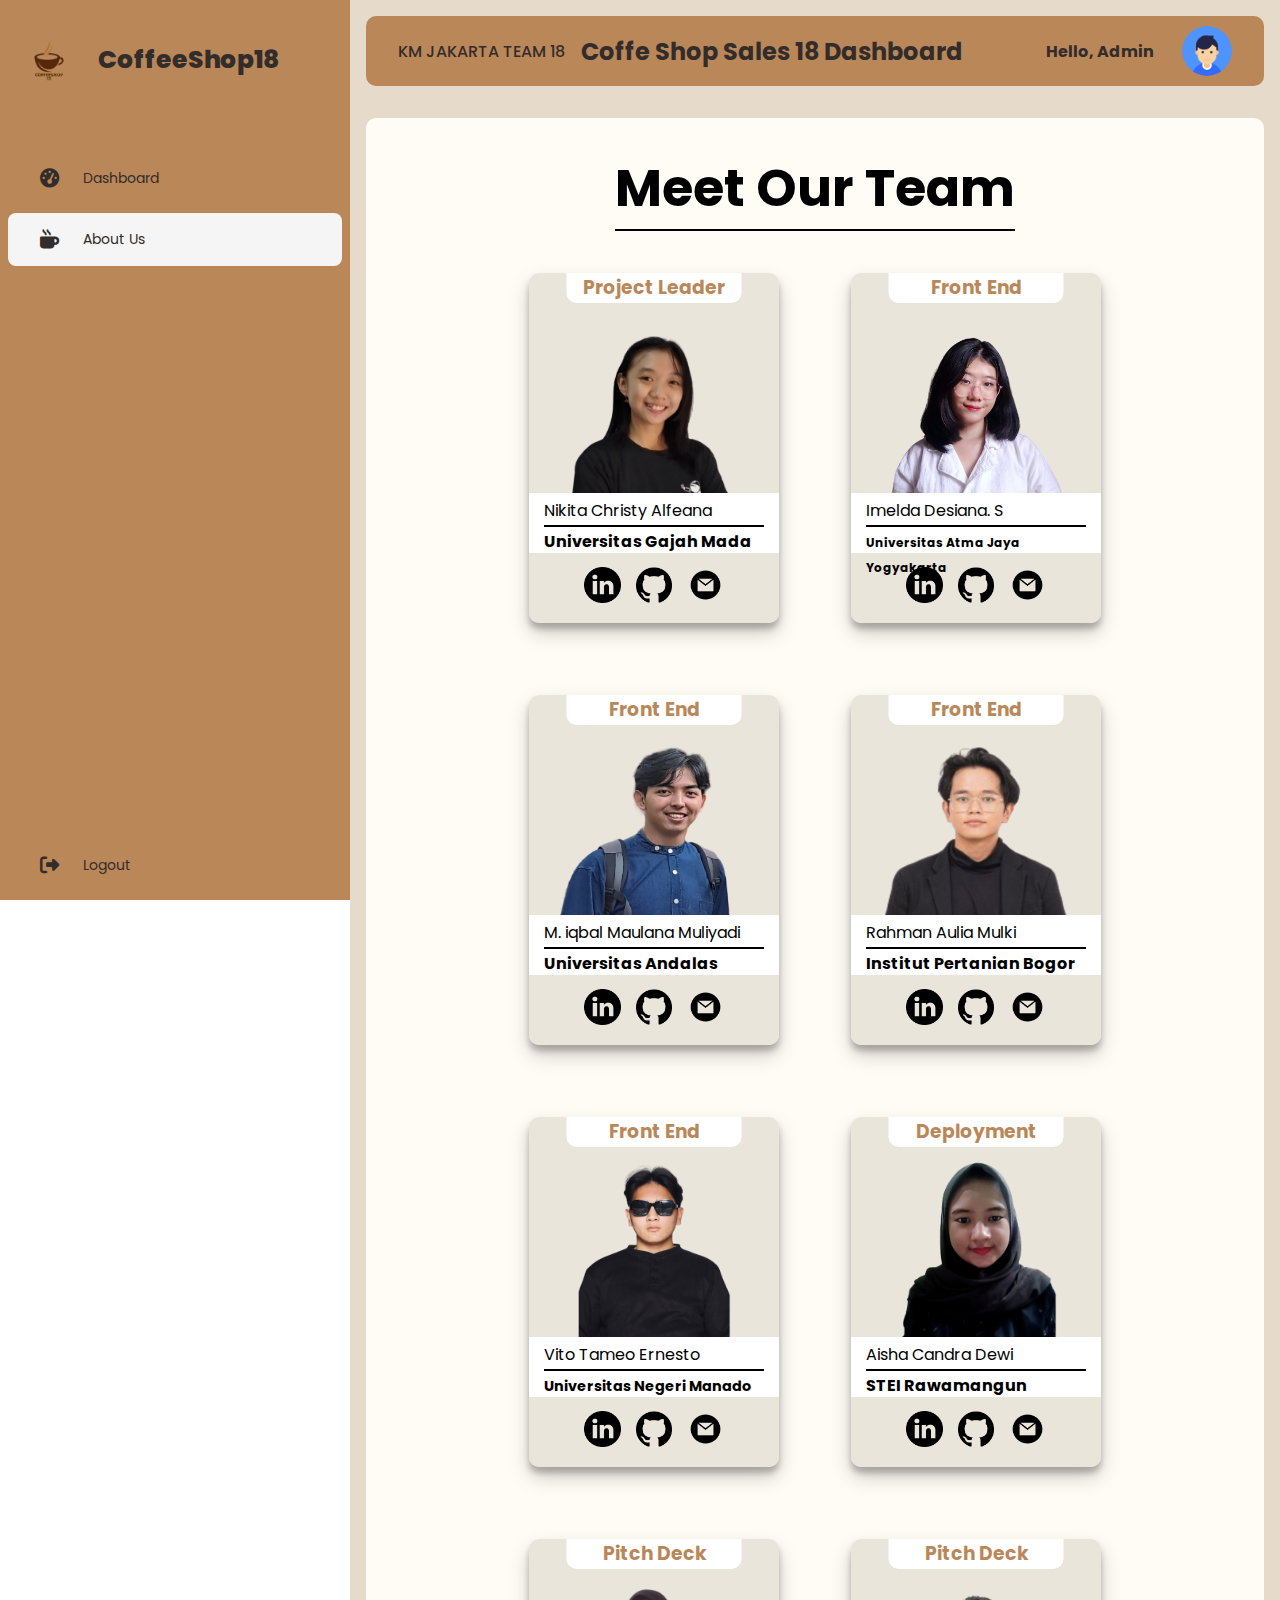
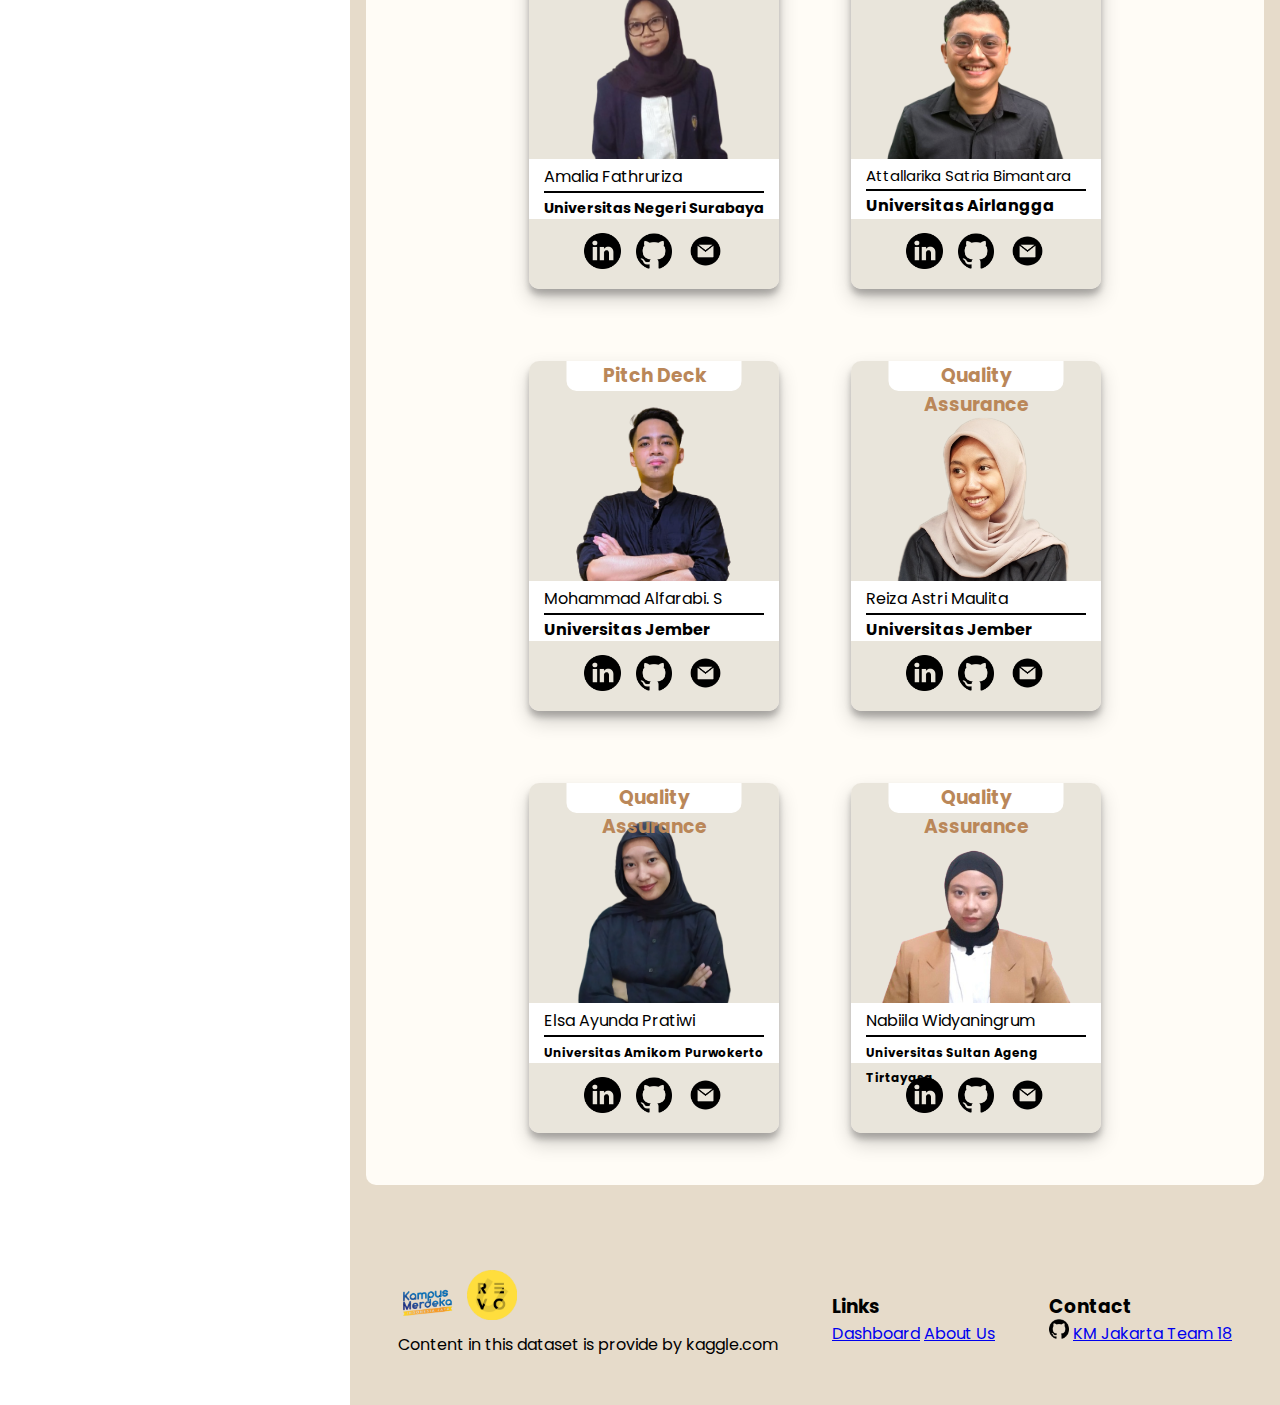
==== commit 2fa9d24e: "sipp" ====
--- a/about-us.html
+++ b/about-us.html
@@ -97,6 +97,7 @@
                 </div>
               </div>
             </div>
+            <!--Imel-->
             <div class="card">
               <div class="box">
                 <div class="top-card">
@@ -119,6 +120,7 @@
                 </div>
               </div>
             </div>
+            <!--Iqbal-->
             <div class="card">
               <div class="box">
                 <div class="top-card">
@@ -141,6 +143,7 @@
                 </div>
               </div>
             </div>
+            <!--Rahman-->
             <div class="card">
               <div class="box">
                 <div class="top-card">
@@ -163,6 +166,7 @@
                 </div>
               </div>
             </div>
+            <!--vito-->
             <div class="card">
               <div class="box">
                 <div class="top-card">
@@ -185,6 +189,7 @@
                 </div>
               </div>
             </div>
+            <!--Icha-->
             <div class="card">
               <div class="box">
                 <div class="top-card">
@@ -207,6 +212,7 @@
                 </div>
               </div>
             </div>
+            <!--Amalia-->
             <div class="card">
               <div class="box">
                 <div class="top-card">
@@ -217,7 +223,7 @@
                 <div class="description">
                   <img src="assets/img/amalia.png" alt=""/>
                   <div class="desc-box">
-                    <div class="name">Amalia Fathruriza. M</div>
+                    <div class="name">Amalia Fathruriza</div>
                     <div class="line-2"></div>
                     <b class="long-university">Universitas Negeri Surabaya </b>
                   </div>
@@ -229,6 +235,7 @@
                 </div>
               </div>
             </div>
+            <!--Bima-->
             <div class="card">
               <div class="box">
                 <div class="top-card">
@@ -251,6 +258,7 @@
                 </div>
               </div>
             </div>
+            <!--Abi-->
             <div class="card">
               <div class="box">
                 <div class="top-card">
@@ -273,6 +281,7 @@
                 </div>
               </div>
             </div>
+            <!--Reiza-->
             <div class="card">
               <div class="box">
                 <div class="top-card">
@@ -295,6 +304,7 @@
                 </div>
               </div>
             </div>
+            <!--Elsa-->
             <div class="card">
               <div class="box">
                 <div class="top-card">
@@ -317,6 +327,7 @@
                 </div>
               </div>
             </div>
+            <!--widy-->
             <div class="card">
               <div class="box">
                 <div class="top-card">
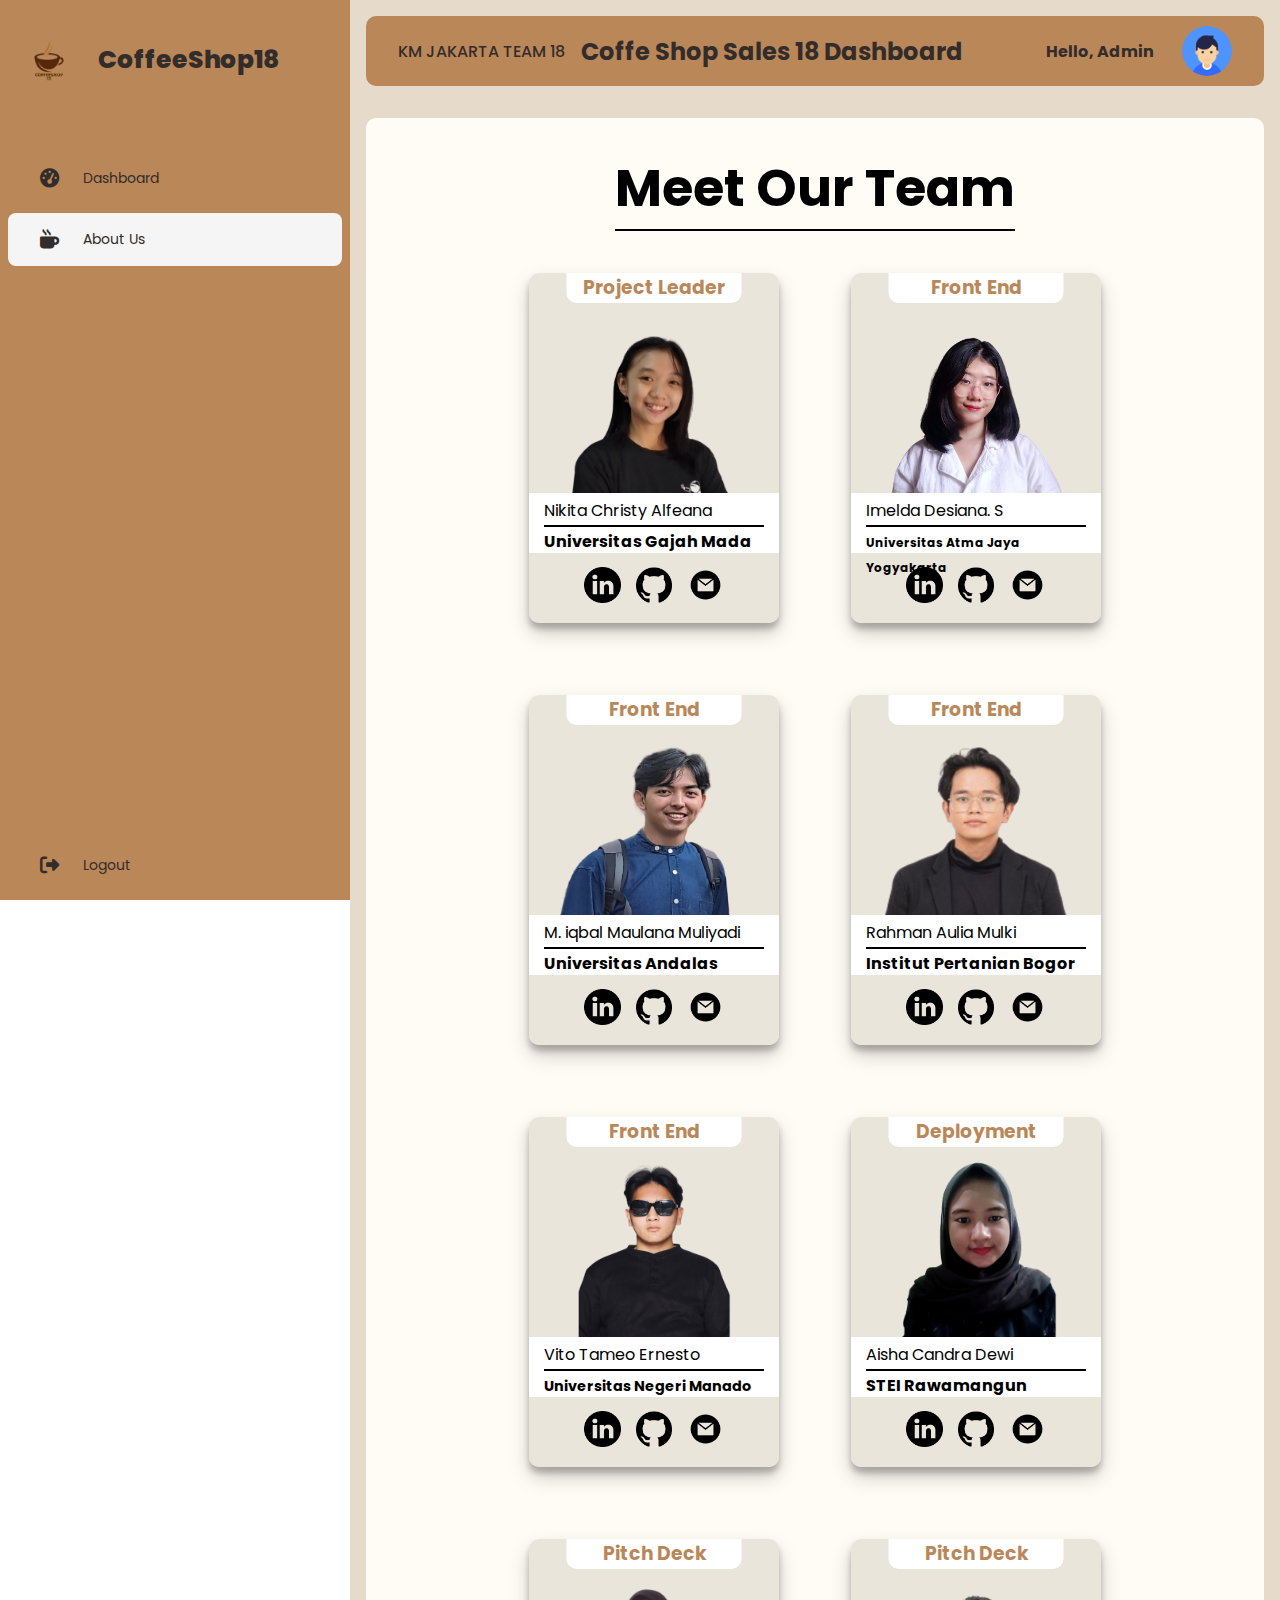
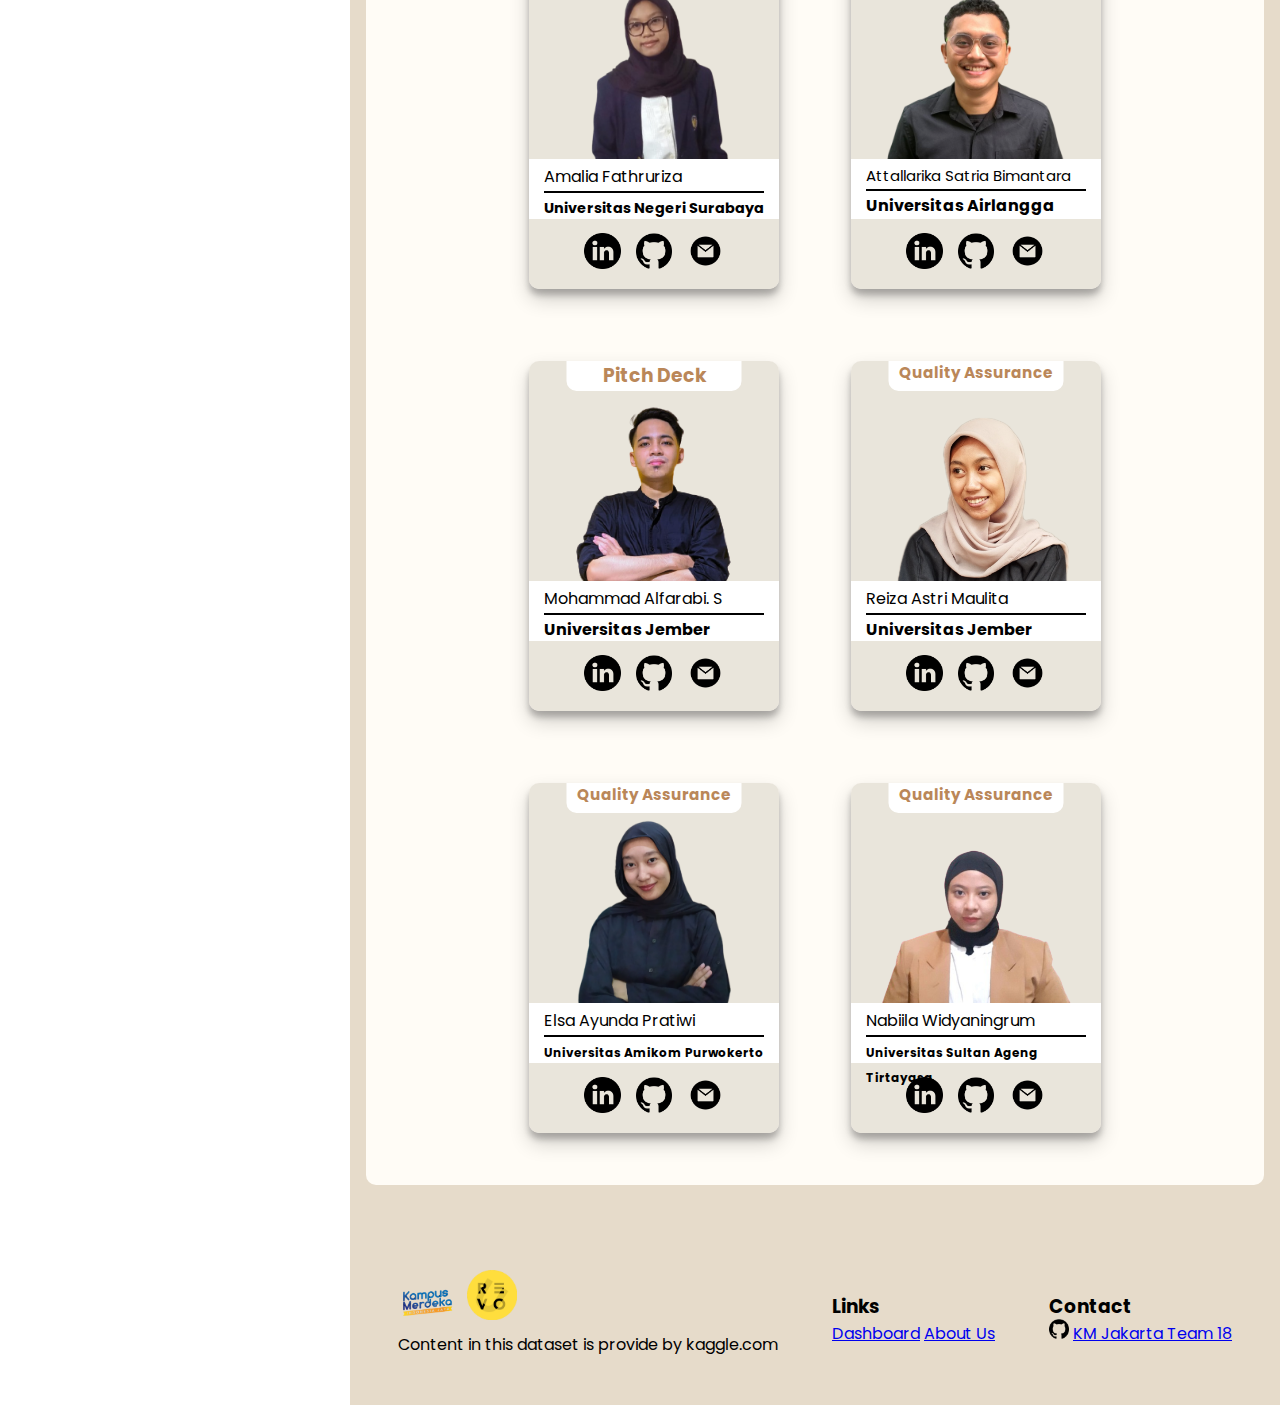
==== commit 79a9a34f: "sipp" ====
--- a/about-us.html
+++ b/about-us.html
@@ -285,7 +285,7 @@
             <div class="card">
               <div class="box">
                 <div class="top-card">
-                  <div class="role">
+                  <div class="long-role">
                     <h3>Quality Assurance</h3>
                   </div>
                 </div>
@@ -308,7 +308,7 @@
             <div class="card">
               <div class="box">
                 <div class="top-card">
-                  <div class="role">
+                  <div class="long-role">
                     <h3>Quality Assurance</h3>
                   </div>
                 </div>
@@ -331,7 +331,7 @@
             <div class="card">
               <div class="box">
                 <div class="top-card">
-                  <div class="role">
+                  <div class="long-role">
                     <h3>Quality Assurance</h3>
                   </div>
                 </div>
--- a/assets/css/style.css
+++ b/assets/css/style.css
@@ -433,6 +433,12 @@
     color:  rgb(186, 135, 89);
 }
 
+.long-role{
+    font-size: 13px;
+    text-align: center;
+    color:  rgb(186, 135, 89);
+}
+
 .description{
     display: flex;
     justify-content: center;
